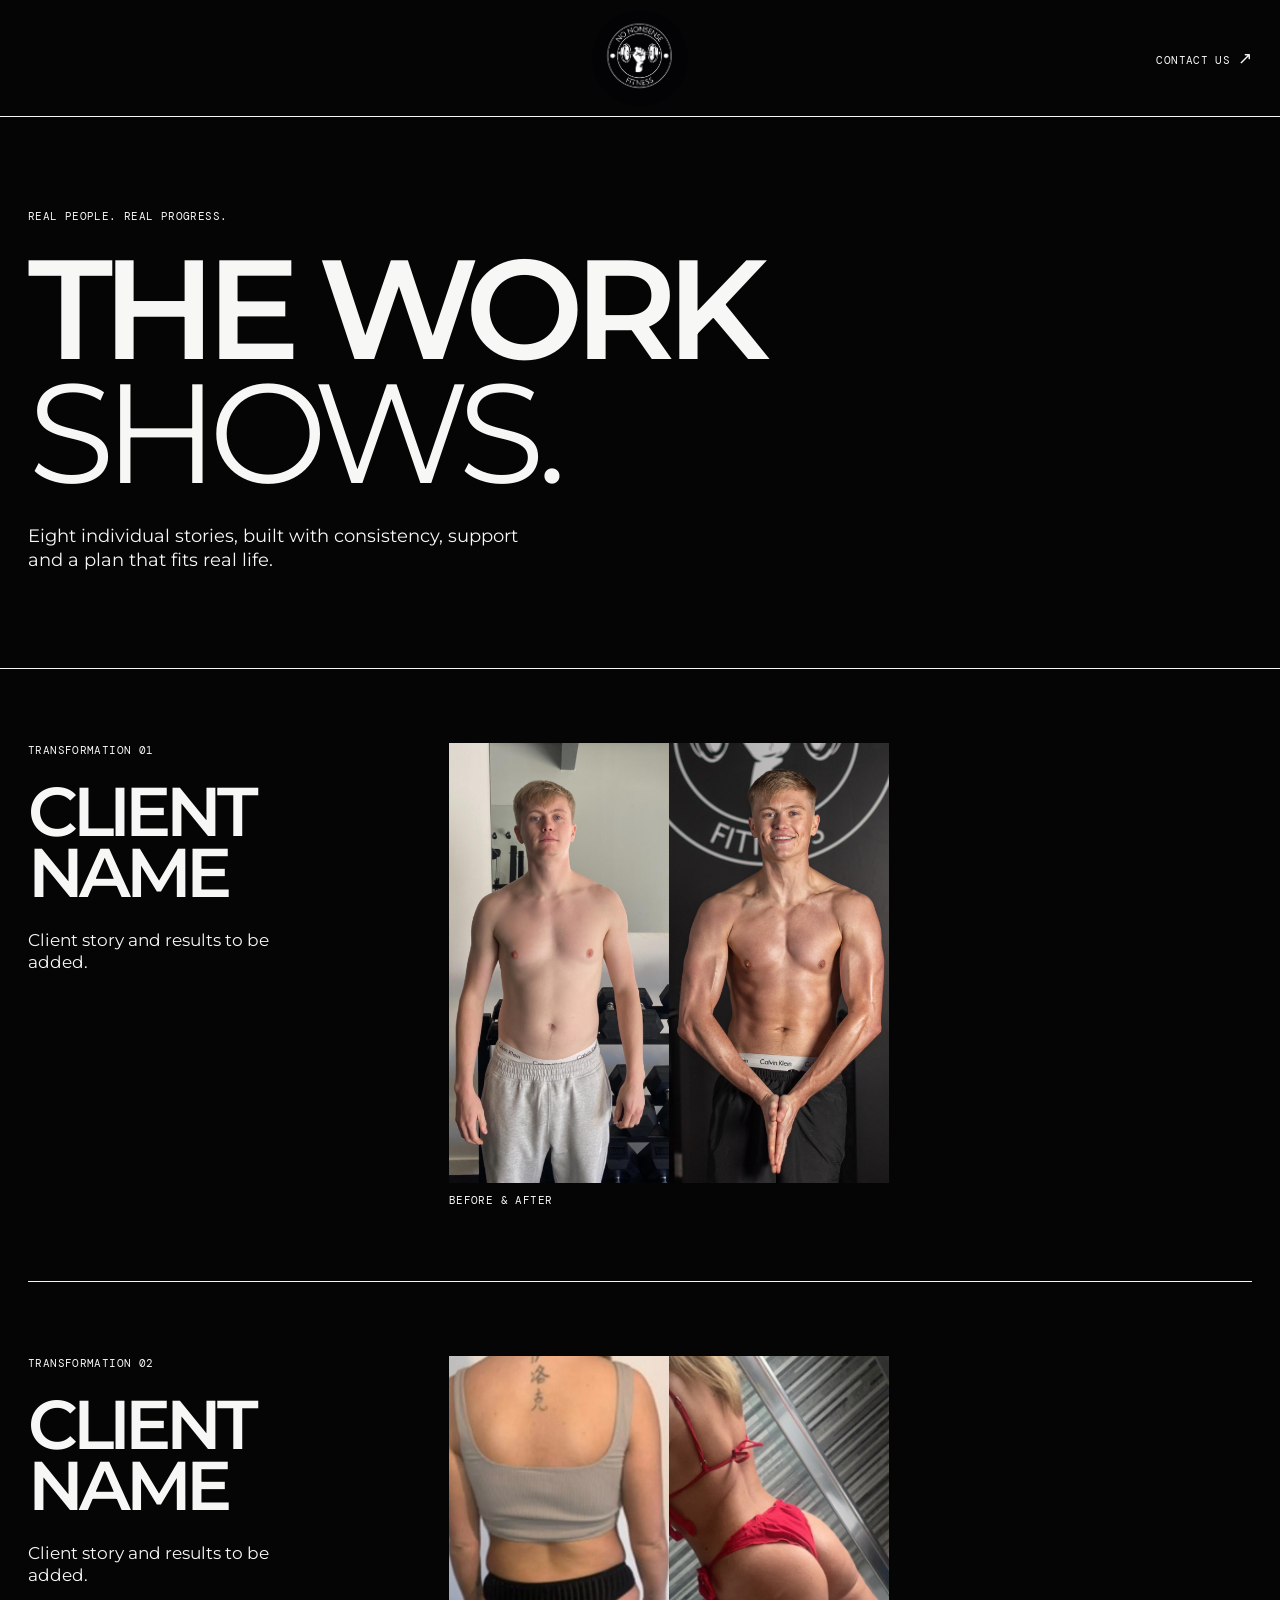
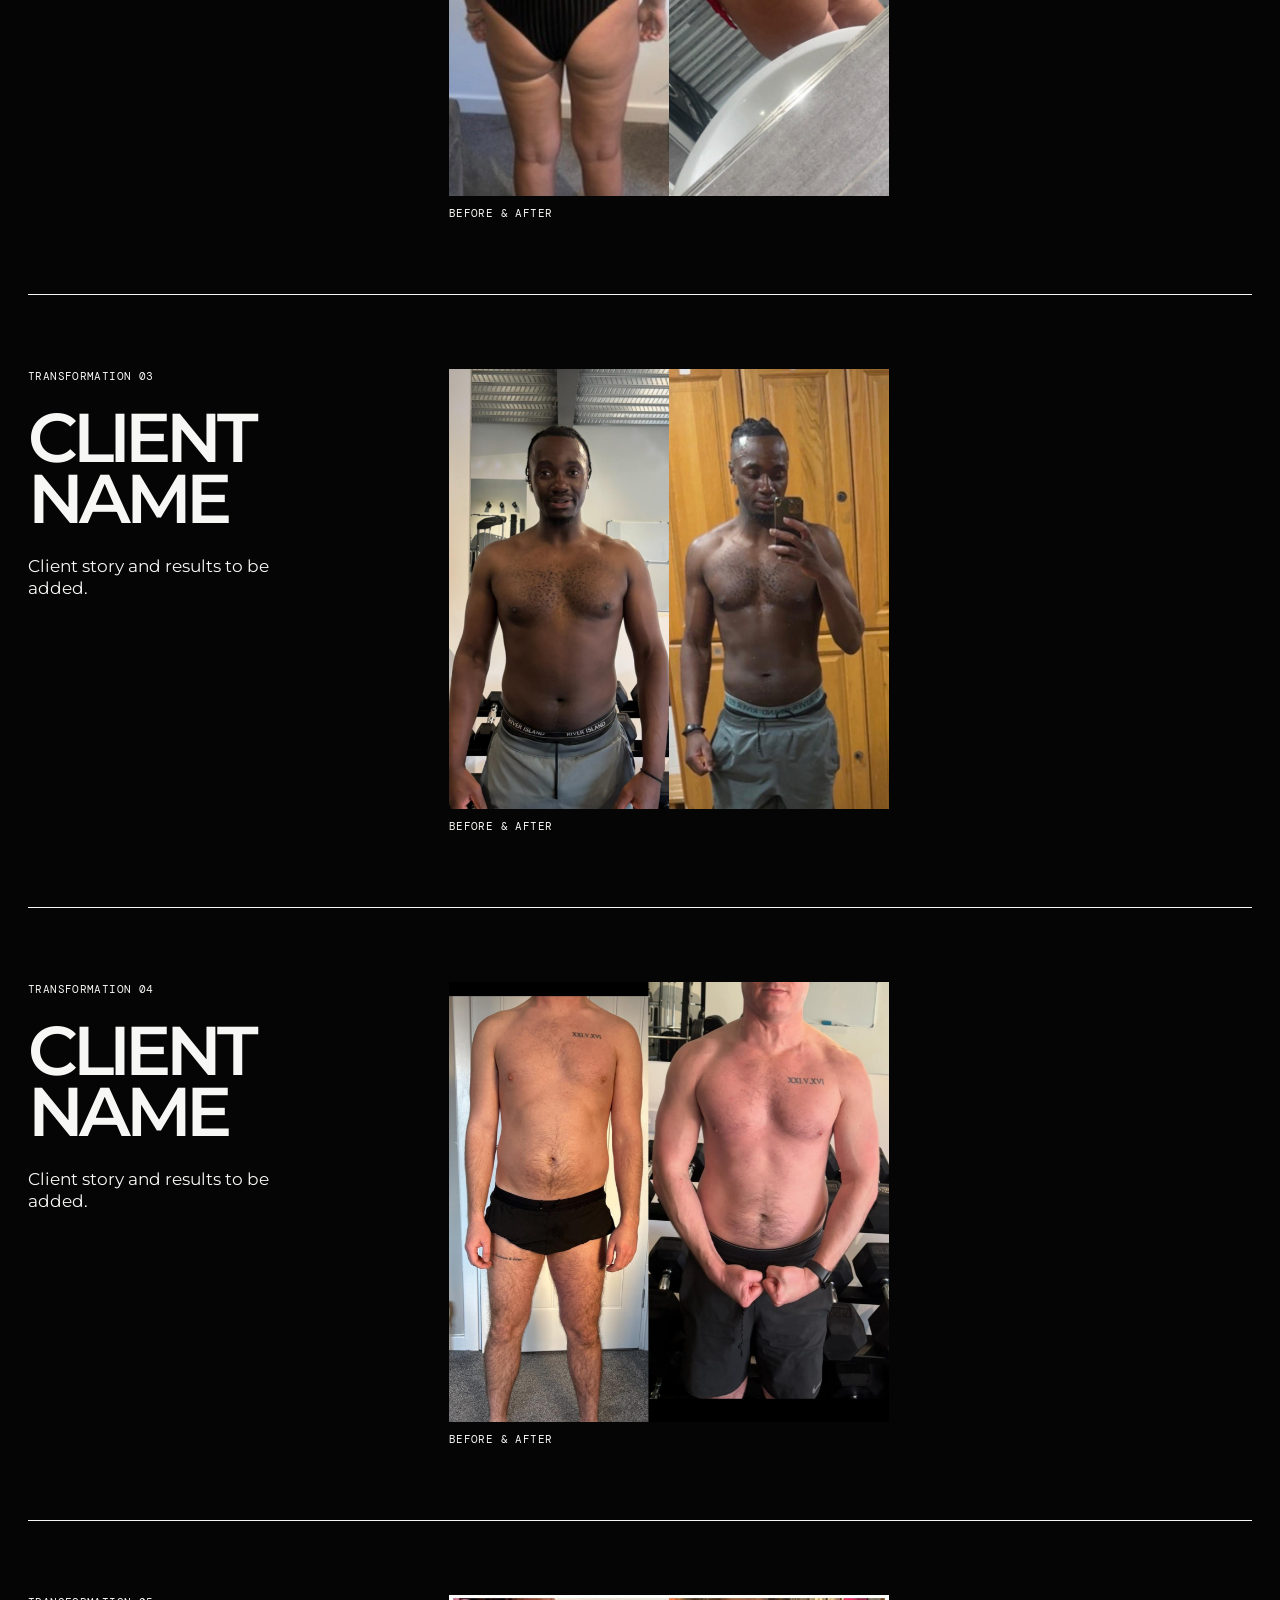
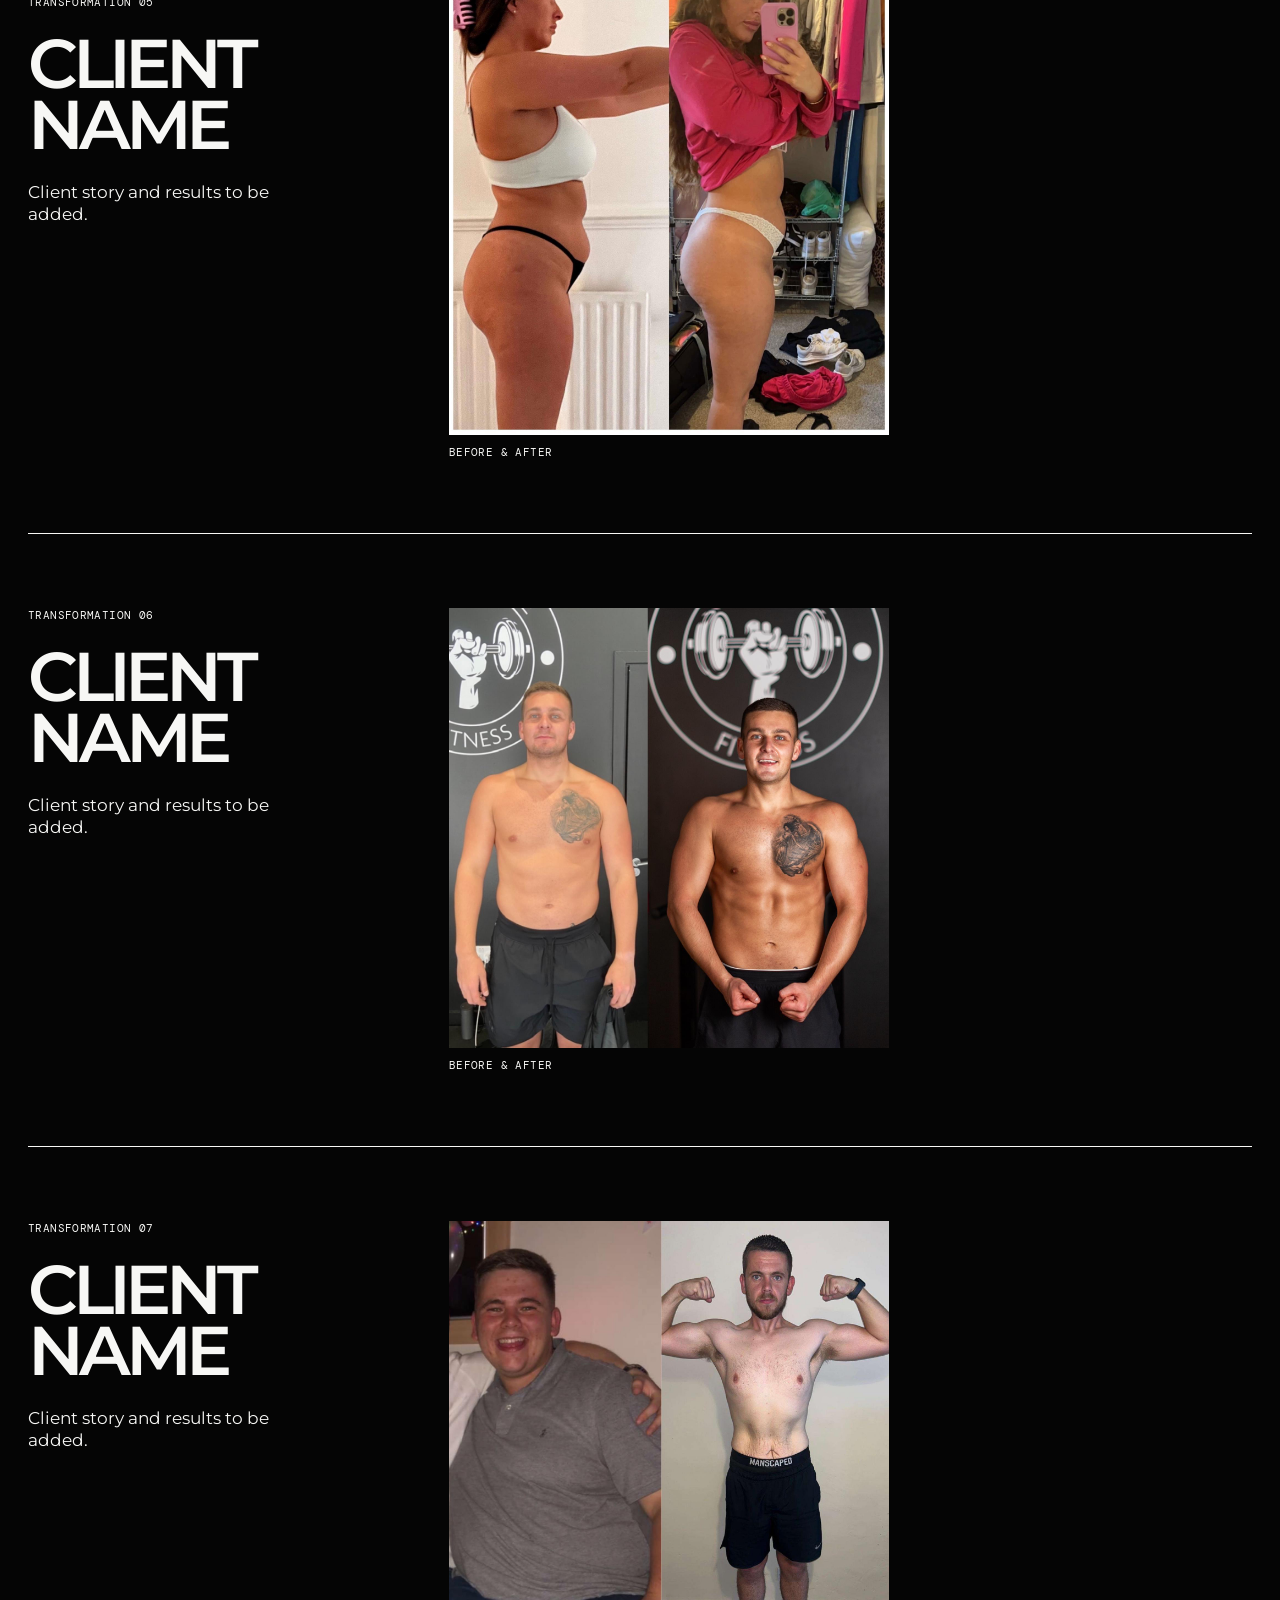
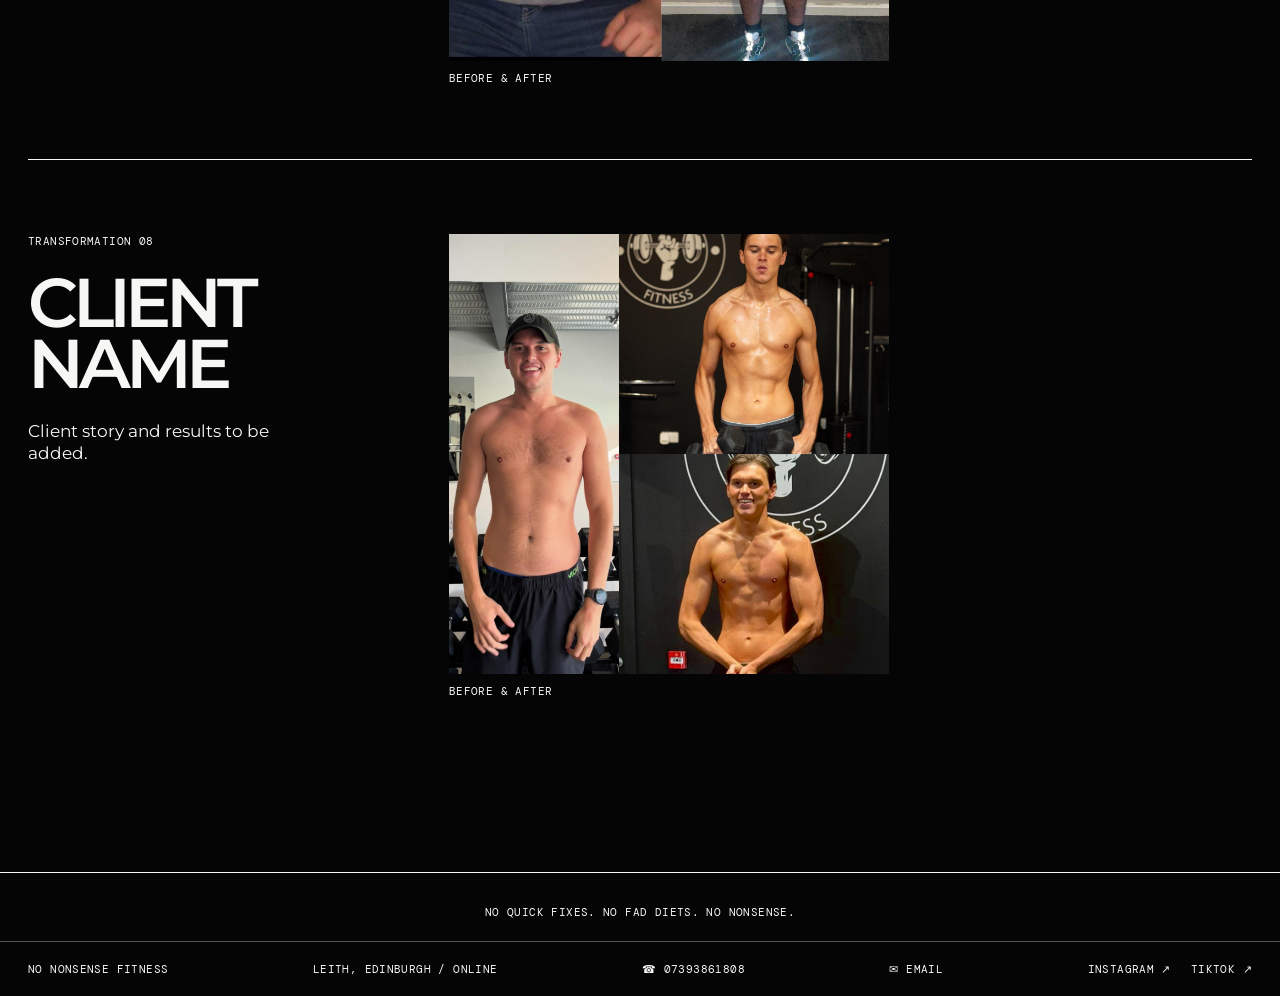
==== transformations/index.html @ 337149f2 "Refresh transformations CMS stylesheet" ====
<!doctype html>
<html lang="en-GB">
  <head>
    <!-- CloudCannon: editable content on this page uses the /transformations/index.html source path. -->
    <meta charset="UTF-8" />
    <meta name="viewport" content="width=device-width, initial-scale=1.0" />
    <meta name="description" content="Real client transformations from No Nonsense Fitness, online and in Leith, Edinburgh." />
    <title>Transformations | No Nonsense Fitness</title>
    <link rel="canonical" href="https://doonleith.github.io/no-nonsense-fitness/transformations/" />
    <link rel="icon" type="image/jpeg" href="../assets/no-nonsense-fitness-logo.jpeg" />
    <link rel="preconnect" href="https://fonts.googleapis.com" />
    <link rel="preconnect" href="https://fonts.gstatic.com" crossorigin />
    <link href="https://fonts.googleapis.com/css2?family=DM+Mono&amp;family=Montserrat:wght@400;500;600&amp;display=swap" rel="stylesheet" />
    <link rel="stylesheet" href="../styles.css?v=20260923-1" />
  </head>
  <body>
    <a class="skip-link" href="#top">Skip to content</a>
    <header class="site-header">
      <a class="brand" href="../index.html" aria-label="No Nonsense Fitness home">
        <img src="../assets/no-nonsense-fitness-logo.jpeg" alt="No Nonsense Fitness" width="3159" height="3159" />
      </a>
      <a class="header-link" href="https://ig.me/m/nononsense_fitnesss" target="_blank" rel="noreferrer"><span class="editable" data-editable="source" data-path="/transformations/index.html" data-key="transformations-header-cta-label">CONTACT US</span> <span aria-hidden="true">↗</span></a>
    </header>

    <main id="top">
      <section class="transformations-hero section-shell">
        <p class="overline editable" data-editable="source" data-path="/transformations/index.html" data-key="transformations-overline">REAL PEOPLE. REAL PROGRESS.</p>
        <h1 class="editable" data-editable="source" data-path="/transformations/index.html" data-key="transformations-heading">THE WORK<br /><em>SHOWS.</em></h1>
        <p class="editable" data-editable="source" data-path="/transformations/index.html" data-key="transformations-intro">Eight individual stories, built with consistency, support and a plan that fits real life.</p>
      </section>

      <section class="transformations-list section-shell" aria-label="Client transformations">
        <article class="transformation-card">
          <div class="transformation-copy">
            <p class="overline editable" data-editable="source" data-path="/transformations/index.html" data-key="transformation-01-label">TRANSFORMATION 01</p>
            <h2 class="editable" data-editable="source" data-path="/transformations/index.html" data-key="transformation-01-name" data-type="span">CLIENT NAME</h2>
            <p class="editable" data-editable="source" data-path="/transformations/index.html" data-key="transformation-01-description">Client story and results to be added.</p>
          </div>
          <figure class="transformation-collage"><img src="../assets/transformations/client-01.jpeg" alt="Client transformation before and after collage" width="1600" height="1600" loading="lazy" /><figcaption>BEFORE &amp; AFTER</figcaption></figure>
        </article>

        <article class="transformation-card">
          <div class="transformation-copy">
            <p class="overline editable" data-editable="source" data-path="/transformations/index.html" data-key="transformation-02-label">TRANSFORMATION 02</p>
            <h2 class="editable" data-editable="source" data-path="/transformations/index.html" data-key="transformation-02-name" data-type="span">CLIENT NAME</h2>
            <p class="editable" data-editable="source" data-path="/transformations/index.html" data-key="transformation-02-description">Client story and results to be added.</p>
          </div>
          <figure class="transformation-collage"><img src="../assets/transformations/client-07.jpg" alt="Client transformation before and after collage" width="960" height="1079" loading="lazy" /><figcaption>BEFORE &amp; AFTER</figcaption></figure>
        </article>

        <article class="transformation-card">
          <div class="transformation-copy">
            <p class="overline editable" data-editable="source" data-path="/transformations/index.html" data-key="transformation-03-label">TRANSFORMATION 03</p>
            <h2 class="editable" data-editable="source" data-path="/transformations/index.html" data-key="transformation-03-name" data-type="span">CLIENT NAME</h2>
            <p class="editable" data-editable="source" data-path="/transformations/index.html" data-key="transformation-03-description">Client story and results to be added.</p>
          </div>
          <figure class="transformation-collage"><img src="../assets/transformations/client-02.jpeg" alt="Client transformation before and after collage" width="1600" height="1600" loading="lazy" /><figcaption>BEFORE &amp; AFTER</figcaption></figure>
        </article>

        <article class="transformation-card">
          <div class="transformation-copy">
            <p class="overline editable" data-editable="source" data-path="/transformations/index.html" data-key="transformation-04-label">TRANSFORMATION 04</p>
            <h2 class="editable" data-editable="source" data-path="/transformations/index.html" data-key="transformation-04-name" data-type="span">CLIENT NAME</h2>
            <p class="editable" data-editable="source" data-path="/transformations/index.html" data-key="transformation-04-description">Client story and results to be added.</p>
          </div>
          <figure class="transformation-collage"><img src="../assets/transformations/client-03.jpeg" alt="Client transformation before and after collage" width="1600" height="1600" loading="lazy" /><figcaption>BEFORE &amp; AFTER</figcaption></figure>
        </article>

        <article class="transformation-card">
          <div class="transformation-copy">
            <p class="overline editable" data-editable="source" data-path="/transformations/index.html" data-key="transformation-05-label">TRANSFORMATION 05</p>
            <h2 class="editable" data-editable="source" data-path="/transformations/index.html" data-key="transformation-05-name" data-type="span">CLIENT NAME</h2>
            <p class="editable" data-editable="source" data-path="/transformations/index.html" data-key="transformation-05-description">Client story and results to be added.</p>
          </div>
          <figure class="transformation-collage"><img src="../assets/transformations/client-08.jpg" alt="Client transformation before and after collage" width="1574" height="1574" loading="lazy" /><figcaption>BEFORE &amp; AFTER</figcaption></figure>
        </article>

        <article class="transformation-card">
          <div class="transformation-copy">
            <p class="overline editable" data-editable="source" data-path="/transformations/index.html" data-key="transformation-06-label">TRANSFORMATION 06</p>
            <h2 class="editable" data-editable="source" data-path="/transformations/index.html" data-key="transformation-06-name" data-type="span">CLIENT NAME</h2>
            <p class="editable" data-editable="source" data-path="/transformations/index.html" data-key="transformation-06-description">Client story and results to be added.</p>
          </div>
          <figure class="transformation-collage"><img src="../assets/transformations/client-04.jpeg" alt="Client transformation before and after collage" width="1600" height="1600" loading="lazy" /><figcaption>BEFORE &amp; AFTER</figcaption></figure>
        </article>

        <article class="transformation-card">
          <div class="transformation-copy">
            <p class="overline editable" data-editable="source" data-path="/transformations/index.html" data-key="transformation-07-label">TRANSFORMATION 07</p>
            <h2 class="editable" data-editable="source" data-path="/transformations/index.html" data-key="transformation-07-name" data-type="span">CLIENT NAME</h2>
            <p class="editable" data-editable="source" data-path="/transformations/index.html" data-key="transformation-07-description">Client story and results to be added.</p>
          </div>
          <figure class="transformation-collage"><img src="../assets/transformations/client-05.jpeg" alt="Client transformation before and after collage" width="1600" height="1600" loading="lazy" /><figcaption>BEFORE &amp; AFTER</figcaption></figure>
        </article>

        <article class="transformation-card">
          <div class="transformation-copy">
            <p class="overline editable" data-editable="source" data-path="/transformations/index.html" data-key="transformation-08-label">TRANSFORMATION 08</p>
            <h2 class="editable" data-editable="source" data-path="/transformations/index.html" data-key="transformation-08-name" data-type="span">CLIENT NAME</h2>
            <p class="editable" data-editable="source" data-path="/transformations/index.html" data-key="transformation-08-description">Client story and results to be added.</p>
          </div>
          <figure class="transformation-collage"><img src="../assets/transformations/client-06.jpeg" alt="Client transformation before and after collage" width="1600" height="1600" loading="lazy" /><figcaption>BEFORE &amp; AFTER</figcaption></figure>
        </article>
      </section>
    </main>

    <div class="page-signoff section-shell">NO QUICK FIXES. NO FAD DIETS. NO NONSENSE.</div>

    <footer class="site-footer">
      <p>NO NONSENSE FITNESS</p>
      <p>LEITH, EDINBURGH / ONLINE</p>
      <div class="footer-contact"><a href="tel:+447393861808" aria-label="Call No Nonsense Fitness on 07393861808">☎ 07393861808</a></div>
      <div class="footer-email"><a href="mailto:nononsensefitness@outlook.com" aria-label="Email No Nonsense Fitness">✉ EMAIL</a></div>
      <div class="footer-socials">
        <a href="https://www.instagram.com/nononsense_fitnesss/" target="_blank" rel="noreferrer">INSTAGRAM ↗</a>
        <a href="https://www.tiktok.com/@nononsense_fitnesss" target="_blank" rel="noreferrer">TIKTOK ↗</a>
      </div>
    </footer>
  </body>
</html>
---- styles.css ----
:root { --ink: #050505; --paper: #f7f7f5; --accent: #dfff43; }
* { box-sizing: border-box; }
html { scroll-behavior: smooth; }
body { margin: 0; background: var(--ink); color: var(--paper); font-family: "Montserrat", Arial, sans-serif; -webkit-user-select: none; user-select: none; }
a { color: inherit; }
a:focus-visible, .button:focus-visible { outline: 3px solid var(--accent); outline-offset: 4px; }
.service-card-dark a:focus-visible, .cta .button:focus-visible { outline-color: var(--ink); }
.skip-link { position: absolute; z-index: 10; top: 12px; left: 12px; padding: 12px 16px; background: var(--paper); color: var(--ink); font-family: "DM Mono", monospace; font-size: 12px; text-decoration: none; transform: translateY(-180%); }
.skip-link:focus-visible { transform: translateY(0); outline-offset: 3px; }
.site-header { position: sticky; top: 0; z-index: 10; display: flex; align-items: center; justify-content: flex-end; min-height: 117px; padding: 10px 28px; background: var(--ink); border-bottom: 1px solid var(--paper); }
.brand { position: absolute; left: 50%; display: block; width: 96px; height: 96px; overflow: hidden; border-radius: 50%; background: var(--ink); text-decoration: none; transform: translateX(-50%); }
.brand img { display: block; width: 100%; height: 100%; object-fit: cover; }
.site-menu { position: absolute; top: 50%; left: 28px; z-index: 1; transform: translateY(-50%); }
.site-menu summary { position: relative; display: block; width: 28px; height: 17px; cursor: pointer; list-style: none; }
.site-menu summary::-webkit-details-marker { display: none; }
.site-menu summary span { position: absolute; left: 0; display: block; width: 28px; height: 1px; background: var(--paper); transition: top .22s ease, left .22s ease, width .22s ease, height .22s ease, transform .22s ease; }
.site-menu summary span:first-child { top: 0; }
.site-menu summary span:nth-child(2) { top: 8px; }
.site-menu summary span:last-child { top: 16px; }
.site-menu[open] summary { animation: menu-lift .42s ease both; }
.site-menu[open] summary span:first-child { top: 1px; width: 4px; height: 15px; }
.site-menu[open] summary span:nth-child(2) { top: 8px; left: 4px; width: 20px; }
.site-menu[open] summary span:last-child { top: 1px; left: 24px; width: 4px; height: 15px; }
@keyframes menu-lift { 0%, 100% { transform: translateY(0); } 45% { transform: translateY(-3px); } }
@media (prefers-reduced-motion: reduce) { .site-menu summary span { transition: none; } .site-menu[open] summary { animation: none; } }
.menu-panel { position: absolute; top: calc(100% + 16px); left: 0; min-width: 194px; padding: 16px; border: 1px solid var(--paper); background: var(--ink); }
.menu-panel a { display: block; font-family: "DM Mono", monospace; font-size: 11px; letter-spacing: .035em; text-align: center; text-decoration: none; }
.header-link, .overline, .eyebrow, .service-index, .review-source, .page-signoff, .site-footer { font-family: "DM Mono", monospace; font-size: 11px; letter-spacing: .035em; }
.header-link { text-decoration: none; padding-top: 4px; }
.header-link span[aria-hidden="true"], .service-card a span[aria-hidden="true"] { font-size: 17px; line-height: 0; }
.section-shell { padding-left: 28px; padding-right: 28px; }
.hero { min-height: clamp(430px, 48vh, 600px); display: flex; flex-direction: column; justify-content: space-between; padding-top: 30px; padding-bottom: 22px; }
.eyebrow { margin: 0; text-align: center; }
h1, h2, h3, p { margin-top: 0; }
h1, h2, h3 { font-weight: 600; letter-spacing: -.075em; line-height: .88; }
h1 { font-size: clamp(64px, 11vw, 168px); margin: 58px 0 28px; }
em { font-family: inherit; font-style: normal; font-weight: 400; letter-spacing: -.075em; }
.hero-copy { display: grid; grid-template-columns: minmax(0, 1.5fr) minmax(230px, .5fr); gap: 28px; align-items: end; }
.hero-side { padding-bottom: 12px; }
.hero-side p { font-size: 18px; line-height: 1.25; max-width: 330px; margin-bottom: 24px; }
.mobile-only, .mobile-line-break { display: none; }
.button { display: inline-flex; gap: 10px; align-items: flex-end; justify-content: center; padding: 15px 17px; font-family: "DM Mono", monospace; font-size: 11px; letter-spacing: .025em; text-align: center; text-decoration: none; transition: transform .2s ease, background .2s ease, opacity .2s ease; }
.button::after { content: "↗"; font-size: 17px; line-height: 11px; transform: translateY(-1px); }
.button:hover { transform: translate(-3px,-3px); }
.button:active { transform: translate(-1px,-1px); opacity: .88; }
.button-dark { background: var(--paper); color: var(--ink); }
.page-signoff { padding-top: 32px; padding-bottom: 22px; border-top: 1px solid var(--paper); text-align: center; }
.section-rule { border-top: 1px solid var(--paper); }
.transformations-hero { padding-top: 92px; padding-bottom: 96px; border-bottom: 1px solid var(--paper); }
.transformations-hero h1 { margin: 0 0 30px; }
.transformations-hero > p:last-child { max-width: 510px; margin-bottom: 0; font-size: 18px; line-height: 1.32; }
.transformations-list { padding-top: 0; padding-bottom: 100px; }
.transformation-card { display: grid; grid-template-columns: minmax(240px, .6fr) minmax(0, 1.4fr); gap: clamp(28px, 6vw, 110px); padding: 74px 0; border-bottom: 1px solid var(--paper); }
.transformation-card:last-child { border-bottom: 0; }
.transformation-copy h2 { font-size: clamp(42px, 5.4vw, 78px); margin-bottom: 26px; }
.transformation-copy > p:last-child { max-width: 300px; margin-bottom: 0; font-size: 17px; line-height: 1.32; }
.transformation-collage { width: min(100%, 440px); aspect-ratio: 1; margin: 0; align-self: start; }
.transformation-collage img { display: block; width: 100%; height: 100%; object-fit: cover; }
.photo-placeholder { display: grid; width: 100%; min-height: 360px; aspect-ratio: 1; place-items: center; border: 1px solid var(--paper); background: #111; color: var(--paper); font-family: "DM Mono", monospace; font-size: 11px; letter-spacing: .035em; }
.transformation-collage figcaption { margin-top: 10px; font-family: "DM Mono", monospace; font-size: 11px; letter-spacing: .035em; }
.intro, .proof, .about { display: grid; grid-template-columns: minmax(0, 1fr) minmax(220px, .55fr); gap: 28px; padding-top: 95px; padding-bottom: 100px; }
.overline { margin-bottom: 24px; }
h2 { font-size: clamp(44px, 7.1vw, 105px); margin-bottom: 0; }
.body-copy, .about-copy p, .proof-note { font-size: 18px; line-height: 1.32; margin: 0; align-self: end; }
.services { padding-top: 95px; padding-bottom: 100px; }
.services-header { display: grid; grid-template-columns: 1fr; }
.service-grid { display: grid; grid-template-columns: 1fr 1fr; margin-top: 44px; border: 1px solid var(--paper); }
.service-card { min-height: 510px; padding: 24px; display: flex; flex-direction: column; }
.service-card + .service-card { border-left: 1px solid var(--paper); }
.service-card-dark { background: var(--paper); color: var(--ink); }
.service-index { margin-bottom: auto; }
.service-card h3 { font-size: clamp(43px, 5vw, 76px); margin: 78px 0 25px; }
.service-card p:not(.service-index) { max-width: 365px; font-size: 17px; line-height: 1.3; }
.service-card a { margin-top: auto; font-family: "DM Mono", monospace; font-size: 11px; display: flex; align-items: flex-end; justify-content: flex-start; gap: 8px; text-decoration: none; border-top: 1px solid currentColor; padding-top: 13px; }
.service-card a span[aria-hidden="true"] { line-height: 1; }
.intro-copy { align-self: end; }
.intro-photo { width: min(100%, 430px); margin: 32px 0 0; aspect-ratio: 4 / 5; overflow: hidden; background: #111; }
.intro-photo img { display: block; width: 100%; height: 100%; object-fit: cover; filter: contrast(1.05) saturate(.88); }
.proof-content { grid-column: 1; max-width: 700px; }
.proof-photo { grid-column: 2; align-self: end; margin: 0; aspect-ratio: 3 / 4; overflow: hidden; background: #111; }
.proof-photo img { display: block; width: 100%; height: 100%; object-fit: cover; object-position: 45% center; filter: contrast(1.08) saturate(.9); }
blockquote { font-size: clamp(36px, 5.7vw, 86px); font-weight: 500; letter-spacing: -.065em; line-height: .98; margin: 0 0 23px; }
.review-source { margin-bottom: 62px; }
.proof-note { max-width: 360px; }
.about { grid-template-columns: minmax(0, 1.2fr) minmax(220px, .5fr); row-gap: 42px; }
.about-title { grid-column: 1 / -1; }
.about-photo { grid-column: 1; margin: 0; max-width: 430px; aspect-ratio: 3 / 4; overflow: hidden; background: #111; }
.about-photo img { display: block; width: 100%; height: 100%; object-fit: cover; object-position: center 38%; filter: contrast(1.04); }
.about-copy { grid-column: 2; align-self: center; }
.about-copy p + p { margin-top: 18px; }
.cta { background: var(--paper); color: var(--ink); padding-top: 95px; padding-bottom: 70px; }
.cta h2 { font-size: clamp(65px, 11vw, 166px); margin: 40px 0 28px; }
.cta > p:not(.overline) { max-width: 390px; font-size: 18px; line-height: 1.3; margin-bottom: 32px; }
.button-light { background: var(--ink); color: var(--paper); }
.site-footer { display: flex; flex-wrap: wrap; justify-content: space-between; gap: 8px 20px; background: var(--ink); color: var(--paper); padding: 20px 28px; border-top: 1px solid #555; }
.site-footer p { margin: 0; }.site-footer a { text-decoration: none; }.footer-contact, .footer-email, .footer-socials { display: flex; gap: 20px; }
@media (min-width: 901px) {
  .hero { min-height: clamp(530px, 58vh, 720px); padding-top: 44px; padding-bottom: 85px; }
  .intro h2 { font-size: clamp(44px, 5.6vw, 90px); }
  .intro-copy { margin-top: 65px; }
  .about { grid-template-columns: minmax(0, 1fr) minmax(360px, 1fr); }
  .about-photo { max-width: 520px; }
  .about-copy { max-width: 560px; }
}
@media (max-width: 900px) {
  .button { padding: 17px; }
}
@media (min-width: 721px) and (max-width: 900px) {
  .intro { display: block; }
  .intro-copy { margin-top: 36px; }
}
@media (max-width: 720px) {
  .site-header, .section-shell, .site-footer { padding-left: 17px; padding-right: 17px; }
  .site-menu { left: 17px; }
  .site-header { min-height: 91px; padding-top: 8px; padding-bottom: 8px; }
  .brand { width: 74px; height: 74px; }
  .hero { min-height: 0; padding-top: 22px; }
  .desktop-only { display: none; }
  .mobile-only { display: inline; }
  .mobile-line-break { display: block; }
  h1 { margin-top: 45px; }
  .hero-copy, .intro, .proof, .about { display: block; }
  .hero-side { padding-bottom: 0; }
  .hero-side p { font-size: 16px; }
  .intro, .proof, .about, .services, .cta { padding-top: 65px; padding-bottom: 66px; }
  .body-copy { margin-top: 36px; font-size: 16px; }
  .service-grid { grid-template-columns: 1fr; }
  .service-card { min-height: 440px; }
  .service-card + .service-card { border-left: 0; border-top: 1px solid var(--paper); }
  .service-card h3 { margin-top: 55px; }
  .proof-content { max-width: none; }
  .proof-photo { margin-top: 40px; width: min(100%, 360px); aspect-ratio: 4 / 5; }
  blockquote { font-size: 32px; }
  .proof-note { font-size: 16px; }
  .about-copy { margin-top: 38px; }
  .about-copy p { font-size: 16px; }
  .about-photo { margin-top: 30px; max-width: none; }
  .transformations-hero { padding-top: 64px; padding-bottom: 66px; }
  .transformations-hero h1 { margin-bottom: 26px; }
  .transformations-hero > p:last-child { font-size: 16px; }
  .transformations-list { padding-bottom: 66px; }
  .transformation-card { display: block; padding: 64px 0; }
  .transformation-copy h2 { margin-bottom: 22px; }
  .transformation-copy > p:last-child { margin-bottom: 34px; font-size: 16px; }
  .photo-placeholder { min-height: 220px; }
  .site-footer { display: grid; grid-template-columns: 1fr; gap: 8px; }
  .footer-contact, .footer-email, .footer-socials { flex-wrap: wrap; gap: 8px 16px; }
}
[contenteditable], [contenteditable] * { -webkit-user-select: text; user-select: text; cursor: text; }
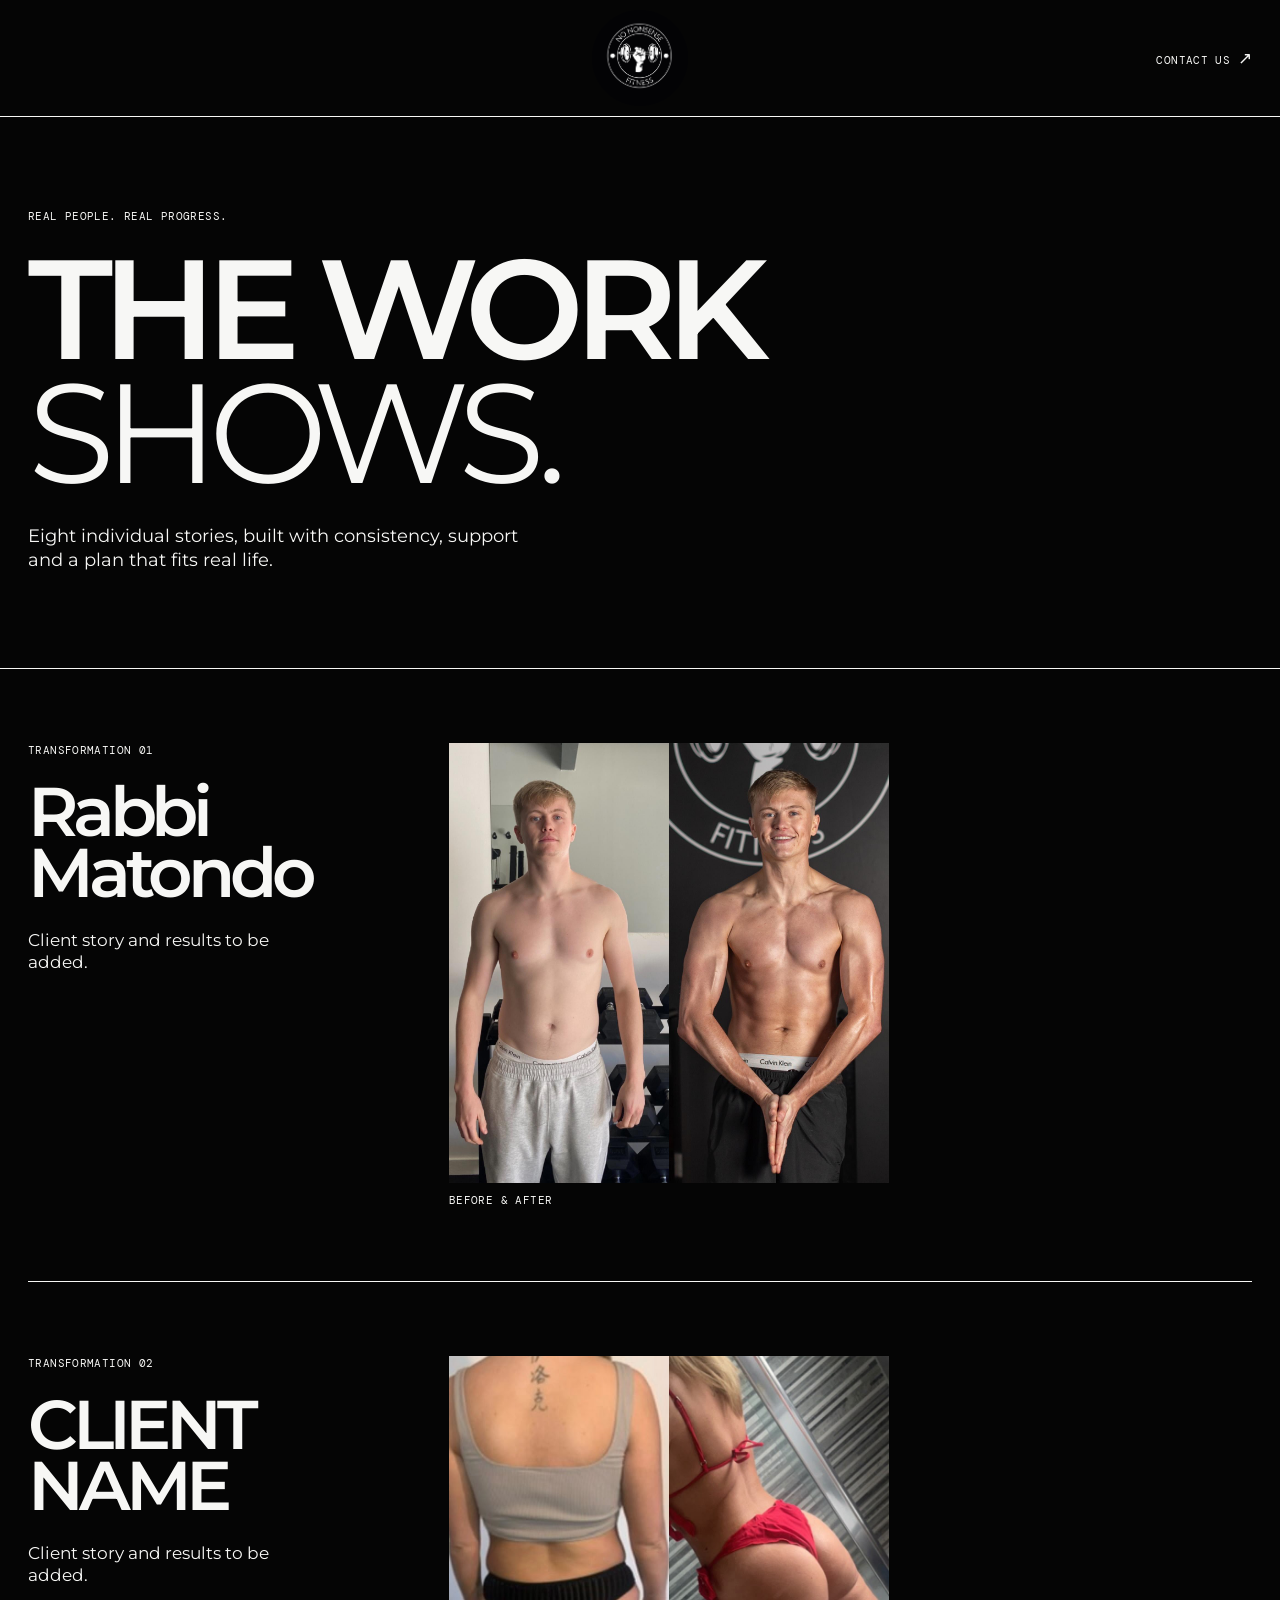
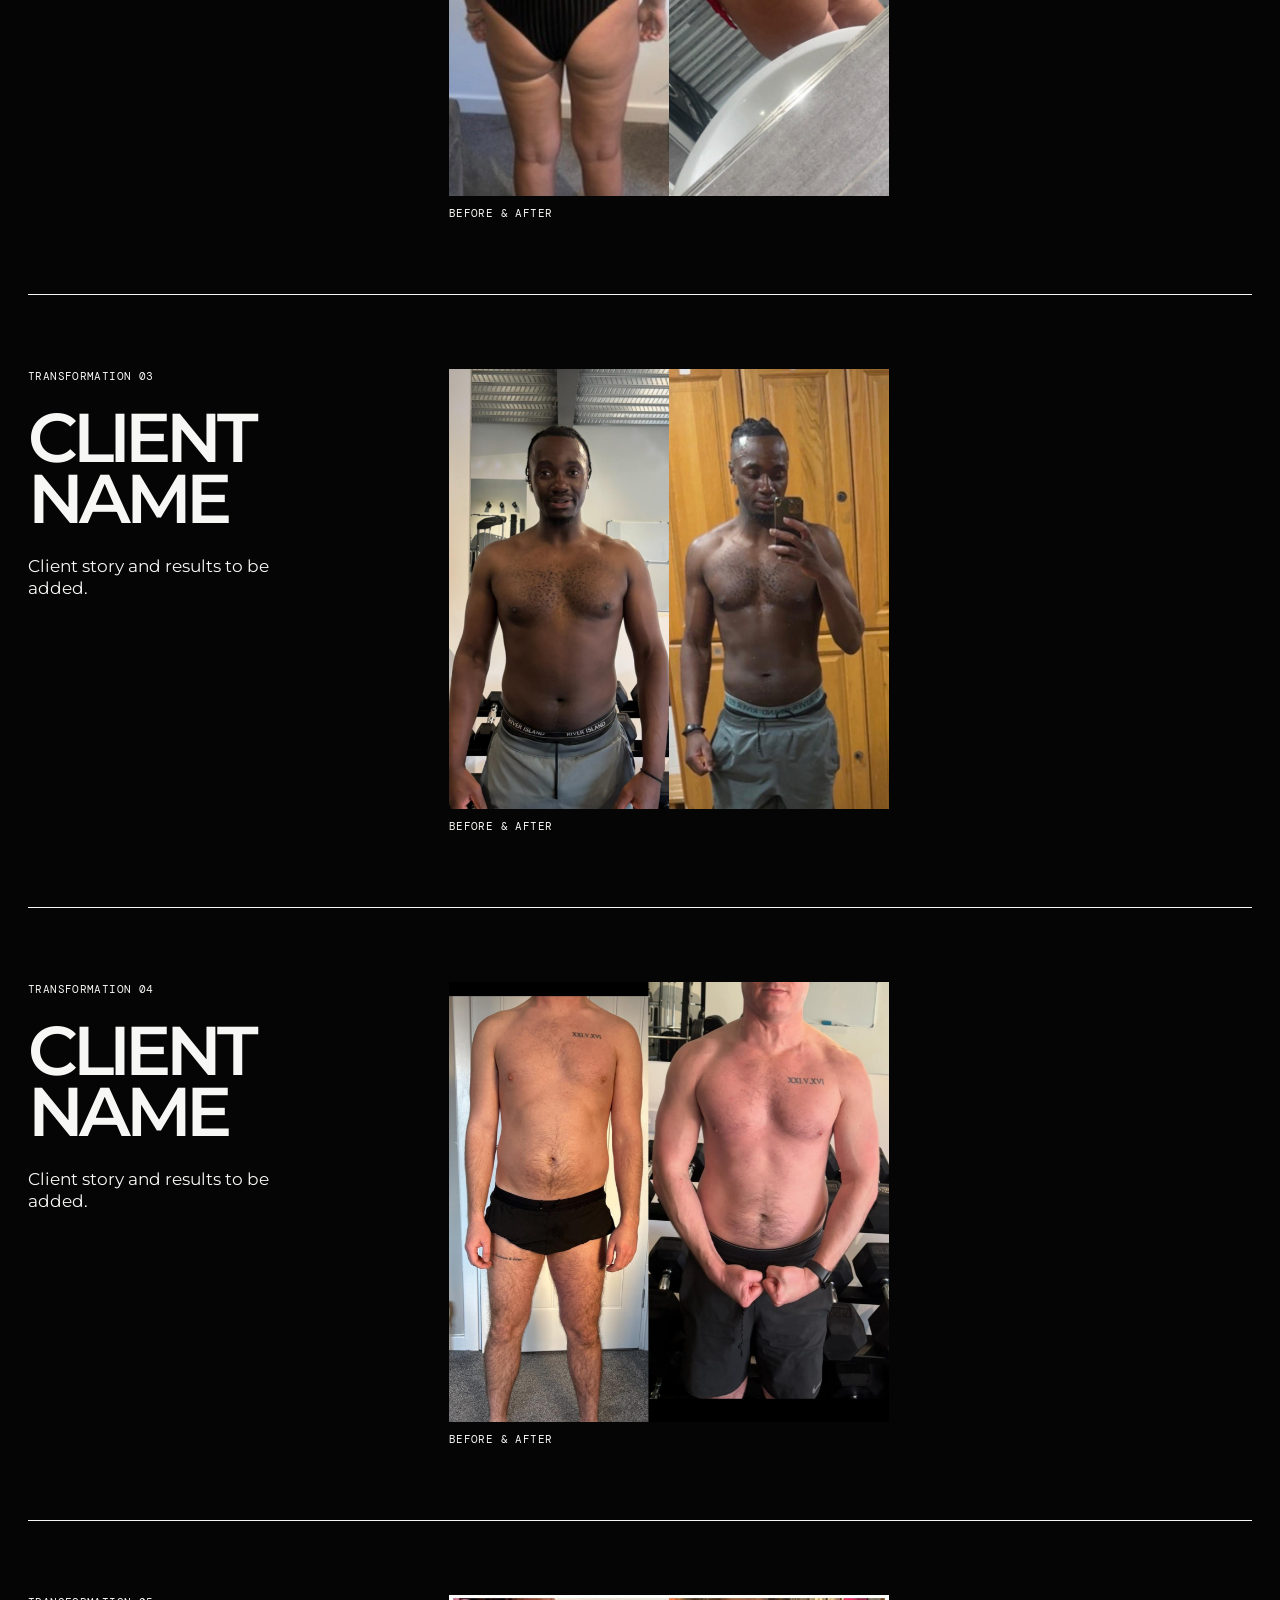
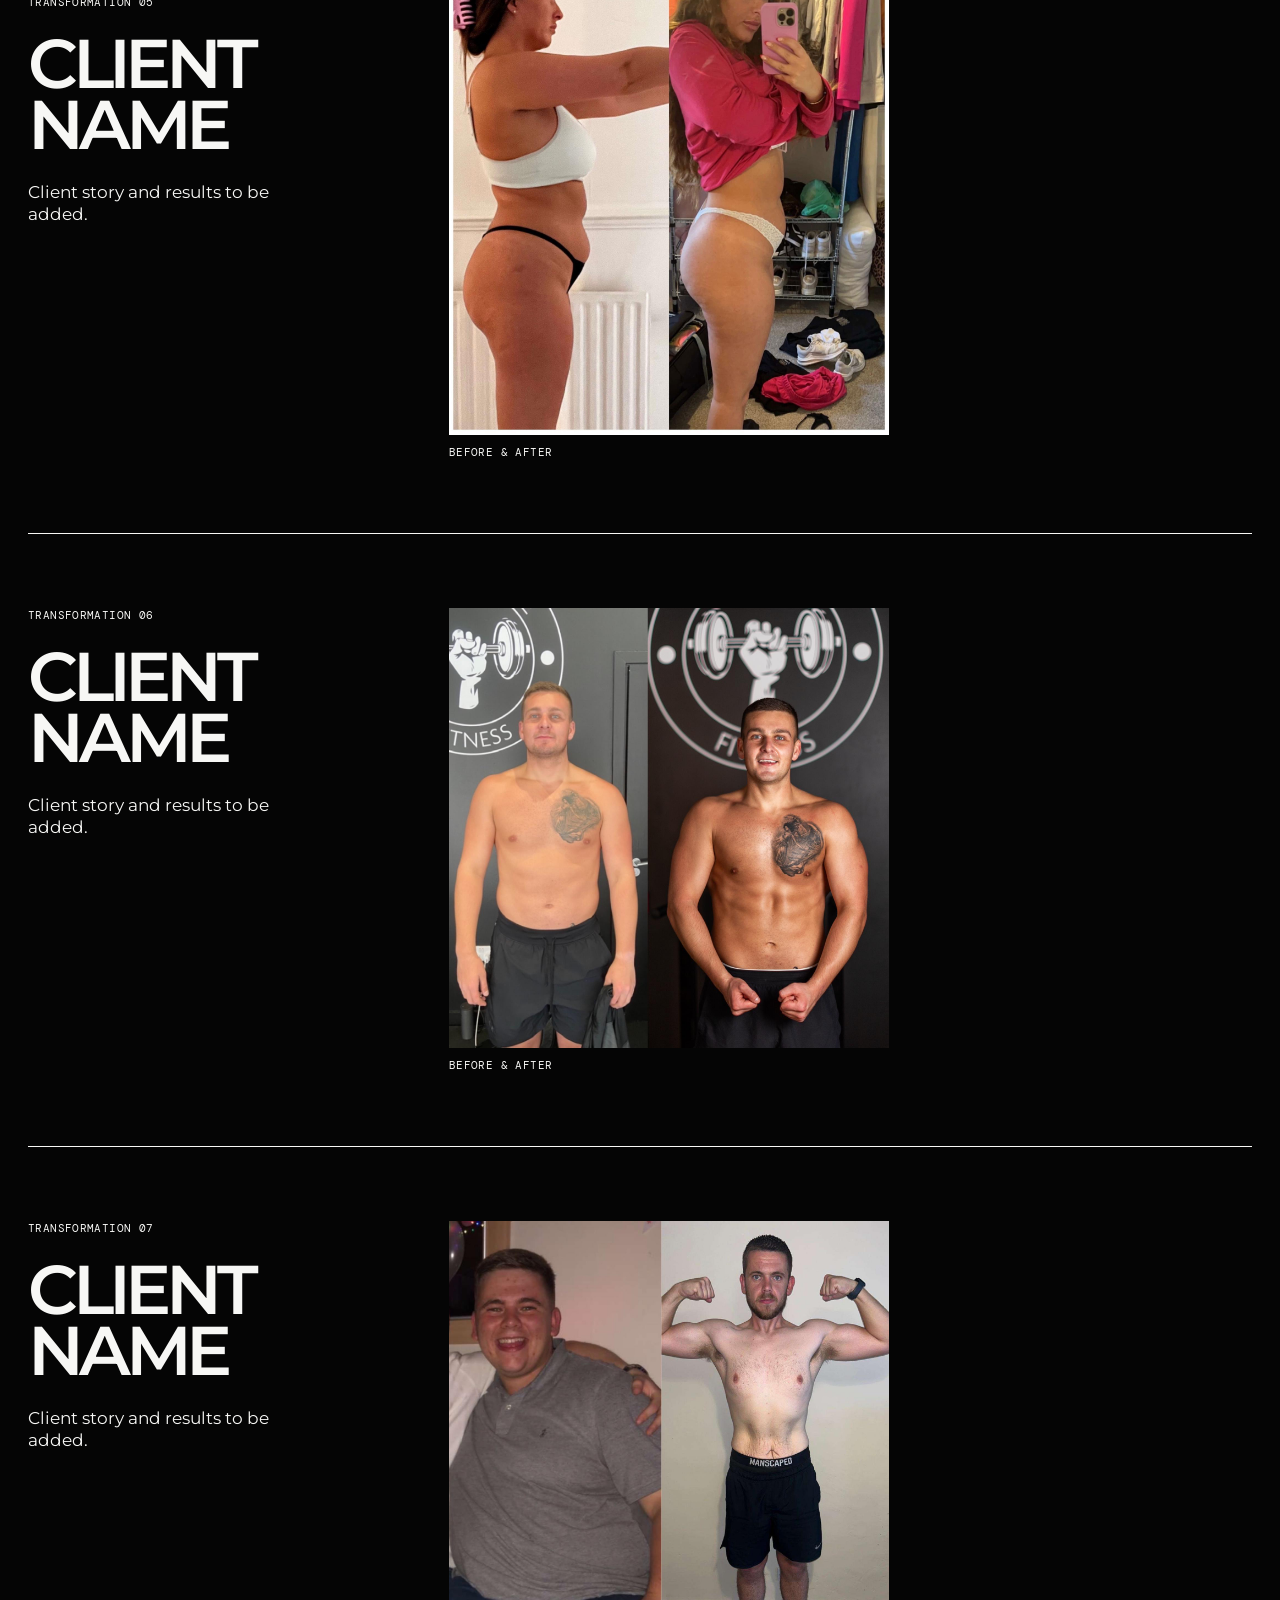
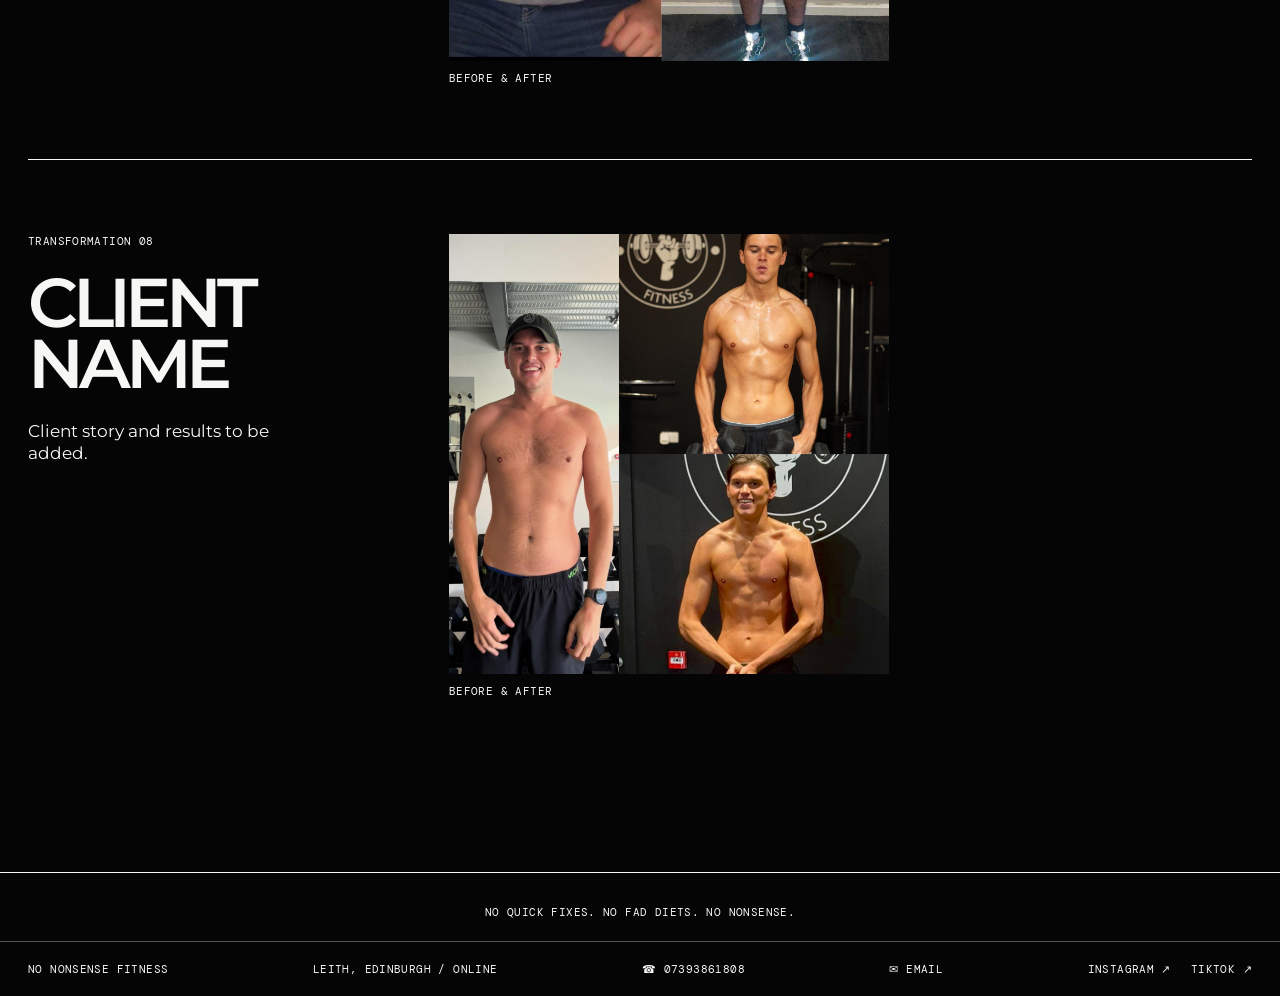
==== commit 5850a2fd: "Updated 1 file via CloudCannon." ====
--- a/transformations/index.html
+++ b/transformations/index.html
@@ -19,85 +19,85 @@
       <a class="brand" href="../index.html" aria-label="No Nonsense Fitness home">
         <img src="../assets/no-nonsense-fitness-logo.jpeg" alt="No Nonsense Fitness" width="3159" height="3159" />
       </a>
-      <a class="header-link" href="https://ig.me/m/nononsense_fitnesss" target="_blank" rel="noreferrer"><span class="editable" data-editable="source" data-path="/transformations/index.html" data-key="transformations-header-cta-label">CONTACT US</span> <span aria-hidden="true">↗</span></a>
+      <a class="header-link" href="https://ig.me/m/nononsense_fitnesss" target="_blank" rel="noreferrer"><span data-editable="source" data-path="/transformations/index.html" data-key="transformations-header-cta-label">CONTACT US</span> <span aria-hidden="true">↗</span></a>
     </header>
 
     <main id="top">
       <section class="transformations-hero section-shell">
-        <p class="overline editable" data-editable="source" data-path="/transformations/index.html" data-key="transformations-overline">REAL PEOPLE. REAL PROGRESS.</p>
-        <h1 class="editable" data-editable="source" data-path="/transformations/index.html" data-key="transformations-heading">THE WORK<br /><em>SHOWS.</em></h1>
-        <p class="editable" data-editable="source" data-path="/transformations/index.html" data-key="transformations-intro">Eight individual stories, built with consistency, support and a plan that fits real life.</p>
+        <p class="overline" data-editable="source" data-path="/transformations/index.html" data-key="transformations-overline">REAL PEOPLE. REAL PROGRESS.</p>
+        <h1 data-editable="source" data-path="/transformations/index.html" data-key="transformations-heading">THE WORK<br /><em>SHOWS.</em></h1>
+        <p data-editable="source" data-path="/transformations/index.html" data-key="transformations-intro">Eight individual stories, built with consistency, support and a plan that fits real life.</p>
       </section>
 
       <section class="transformations-list section-shell" aria-label="Client transformations">
         <article class="transformation-card">
           <div class="transformation-copy">
-            <p class="overline editable" data-editable="source" data-path="/transformations/index.html" data-key="transformation-01-label">TRANSFORMATION 01</p>
-            <h2 class="editable" data-editable="source" data-path="/transformations/index.html" data-key="transformation-01-name" data-type="span">CLIENT NAME</h2>
-            <p class="editable" data-editable="source" data-path="/transformations/index.html" data-key="transformation-01-description">Client story and results to be added.</p>
+            <p class="overline" data-editable="source" data-path="/transformations/index.html" data-key="transformation-01-label">TRANSFORMATION 01</p>
+            <h2 data-editable="source" data-path="/transformations/index.html" data-key="transformation-01-name" data-type="span">Rabbi Matondo</h2>
+            <p data-editable="source" data-path="/transformations/index.html" data-key="transformation-01-description">Client story and results to be added.</p>
           </div>
           <figure class="transformation-collage"><img src="../assets/transformations/client-01.jpeg" alt="Client transformation before and after collage" width="1600" height="1600" loading="lazy" /><figcaption>BEFORE &amp; AFTER</figcaption></figure>
         </article>
 
         <article class="transformation-card">
           <div class="transformation-copy">
-            <p class="overline editable" data-editable="source" data-path="/transformations/index.html" data-key="transformation-02-label">TRANSFORMATION 02</p>
-            <h2 class="editable" data-editable="source" data-path="/transformations/index.html" data-key="transformation-02-name" data-type="span">CLIENT NAME</h2>
-            <p class="editable" data-editable="source" data-path="/transformations/index.html" data-key="transformation-02-description">Client story and results to be added.</p>
+            <p class="overline" data-editable="source" data-path="/transformations/index.html" data-key="transformation-02-label">TRANSFORMATION 02</p>
+            <h2 data-editable="source" data-path="/transformations/index.html" data-key="transformation-02-name" data-type="span">CLIENT NAME</h2>
+            <p data-editable="source" data-path="/transformations/index.html" data-key="transformation-02-description">Client story and results to be added.</p>
           </div>
           <figure class="transformation-collage"><img src="../assets/transformations/client-07.jpg" alt="Client transformation before and after collage" width="960" height="1079" loading="lazy" /><figcaption>BEFORE &amp; AFTER</figcaption></figure>
         </article>
 
         <article class="transformation-card">
           <div class="transformation-copy">
-            <p class="overline editable" data-editable="source" data-path="/transformations/index.html" data-key="transformation-03-label">TRANSFORMATION 03</p>
-            <h2 class="editable" data-editable="source" data-path="/transformations/index.html" data-key="transformation-03-name" data-type="span">CLIENT NAME</h2>
-            <p class="editable" data-editable="source" data-path="/transformations/index.html" data-key="transformation-03-description">Client story and results to be added.</p>
+            <p class="overline" data-editable="source" data-path="/transformations/index.html" data-key="transformation-03-label">TRANSFORMATION 03</p>
+            <h2 data-editable="source" data-path="/transformations/index.html" data-key="transformation-03-name" data-type="span">CLIENT NAME</h2>
+            <p data-editable="source" data-path="/transformations/index.html" data-key="transformation-03-description">Client story and results to be added.</p>
           </div>
           <figure class="transformation-collage"><img src="../assets/transformations/client-02.jpeg" alt="Client transformation before and after collage" width="1600" height="1600" loading="lazy" /><figcaption>BEFORE &amp; AFTER</figcaption></figure>
         </article>
 
         <article class="transformation-card">
           <div class="transformation-copy">
-            <p class="overline editable" data-editable="source" data-path="/transformations/index.html" data-key="transformation-04-label">TRANSFORMATION 04</p>
-            <h2 class="editable" data-editable="source" data-path="/transformations/index.html" data-key="transformation-04-name" data-type="span">CLIENT NAME</h2>
-            <p class="editable" data-editable="source" data-path="/transformations/index.html" data-key="transformation-04-description">Client story and results to be added.</p>
+            <p class="overline" data-editable="source" data-path="/transformations/index.html" data-key="transformation-04-label">TRANSFORMATION 04</p>
+            <h2 data-editable="source" data-path="/transformations/index.html" data-key="transformation-04-name" data-type="span">CLIENT NAME</h2>
+            <p data-editable="source" data-path="/transformations/index.html" data-key="transformation-04-description">Client story and results to be added.</p>
           </div>
           <figure class="transformation-collage"><img src="../assets/transformations/client-03.jpeg" alt="Client transformation before and after collage" width="1600" height="1600" loading="lazy" /><figcaption>BEFORE &amp; AFTER</figcaption></figure>
         </article>
 
         <article class="transformation-card">
           <div class="transformation-copy">
-            <p class="overline editable" data-editable="source" data-path="/transformations/index.html" data-key="transformation-05-label">TRANSFORMATION 05</p>
-            <h2 class="editable" data-editable="source" data-path="/transformations/index.html" data-key="transformation-05-name" data-type="span">CLIENT NAME</h2>
-            <p class="editable" data-editable="source" data-path="/transformations/index.html" data-key="transformation-05-description">Client story and results to be added.</p>
+            <p class="overline" data-editable="source" data-path="/transformations/index.html" data-key="transformation-05-label">TRANSFORMATION 05</p>
+            <h2 data-editable="source" data-path="/transformations/index.html" data-key="transformation-05-name" data-type="span">CLIENT NAME</h2>
+            <p data-editable="source" data-path="/transformations/index.html" data-key="transformation-05-description">Client story and results to be added.</p>
           </div>
           <figure class="transformation-collage"><img src="../assets/transformations/client-08.jpg" alt="Client transformation before and after collage" width="1574" height="1574" loading="lazy" /><figcaption>BEFORE &amp; AFTER</figcaption></figure>
         </article>
 
         <article class="transformation-card">
           <div class="transformation-copy">
-            <p class="overline editable" data-editable="source" data-path="/transformations/index.html" data-key="transformation-06-label">TRANSFORMATION 06</p>
-            <h2 class="editable" data-editable="source" data-path="/transformations/index.html" data-key="transformation-06-name" data-type="span">CLIENT NAME</h2>
-            <p class="editable" data-editable="source" data-path="/transformations/index.html" data-key="transformation-06-description">Client story and results to be added.</p>
+            <p class="overline" data-editable="source" data-path="/transformations/index.html" data-key="transformation-06-label">TRANSFORMATION 06</p>
+            <h2 data-editable="source" data-path="/transformations/index.html" data-key="transformation-06-name" data-type="span">CLIENT NAME</h2>
+            <p data-editable="source" data-path="/transformations/index.html" data-key="transformation-06-description">Client story and results to be added.</p>
           </div>
           <figure class="transformation-collage"><img src="../assets/transformations/client-04.jpeg" alt="Client transformation before and after collage" width="1600" height="1600" loading="lazy" /><figcaption>BEFORE &amp; AFTER</figcaption></figure>
         </article>
 
         <article class="transformation-card">
           <div class="transformation-copy">
-            <p class="overline editable" data-editable="source" data-path="/transformations/index.html" data-key="transformation-07-label">TRANSFORMATION 07</p>
-            <h2 class="editable" data-editable="source" data-path="/transformations/index.html" data-key="transformation-07-name" data-type="span">CLIENT NAME</h2>
-            <p class="editable" data-editable="source" data-path="/transformations/index.html" data-key="transformation-07-description">Client story and results to be added.</p>
+            <p class="overline" data-editable="source" data-path="/transformations/index.html" data-key="transformation-07-label">TRANSFORMATION 07</p>
+            <h2 data-editable="source" data-path="/transformations/index.html" data-key="transformation-07-name" data-type="span">CLIENT NAME</h2>
+            <p data-editable="source" data-path="/transformations/index.html" data-key="transformation-07-description">Client story and results to be added.</p>
           </div>
           <figure class="transformation-collage"><img src="../assets/transformations/client-05.jpeg" alt="Client transformation before and after collage" width="1600" height="1600" loading="lazy" /><figcaption>BEFORE &amp; AFTER</figcaption></figure>
         </article>
 
         <article class="transformation-card">
           <div class="transformation-copy">
-            <p class="overline editable" data-editable="source" data-path="/transformations/index.html" data-key="transformation-08-label">TRANSFORMATION 08</p>
-            <h2 class="editable" data-editable="source" data-path="/transformations/index.html" data-key="transformation-08-name" data-type="span">CLIENT NAME</h2>
-            <p class="editable" data-editable="source" data-path="/transformations/index.html" data-key="transformation-08-description">Client story and results to be added.</p>
+            <p class="overline" data-editable="source" data-path="/transformations/index.html" data-key="transformation-08-label">TRANSFORMATION 08</p>
+            <h2 data-editable="source" data-path="/transformations/index.html" data-key="transformation-08-name" data-type="span">CLIENT NAME</h2>
+            <p data-editable="source" data-path="/transformations/index.html" data-key="transformation-08-description">Client story and results to be added.</p>
           </div>
           <figure class="transformation-collage"><img src="../assets/transformations/client-06.jpeg" alt="Client transformation before and after collage" width="1600" height="1600" loading="lazy" /><figcaption>BEFORE &amp; AFTER</figcaption></figure>
         </article>
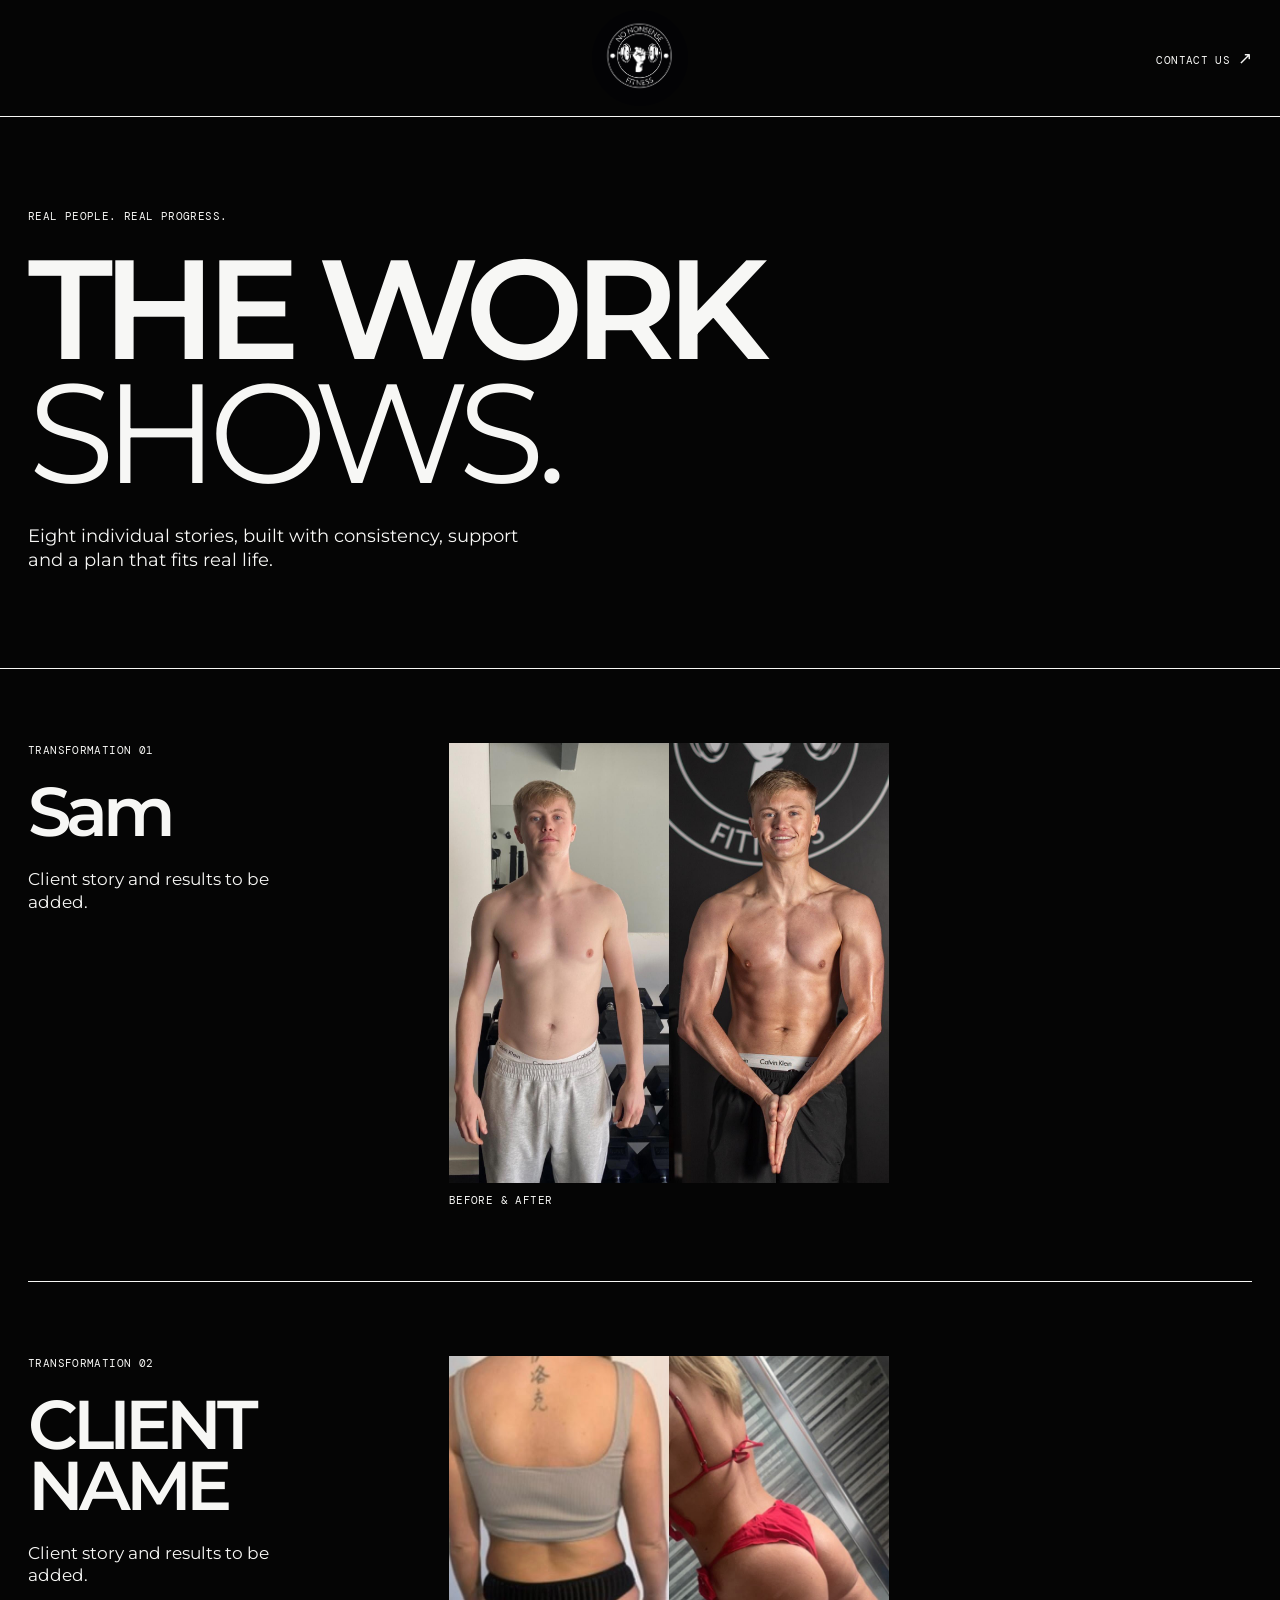
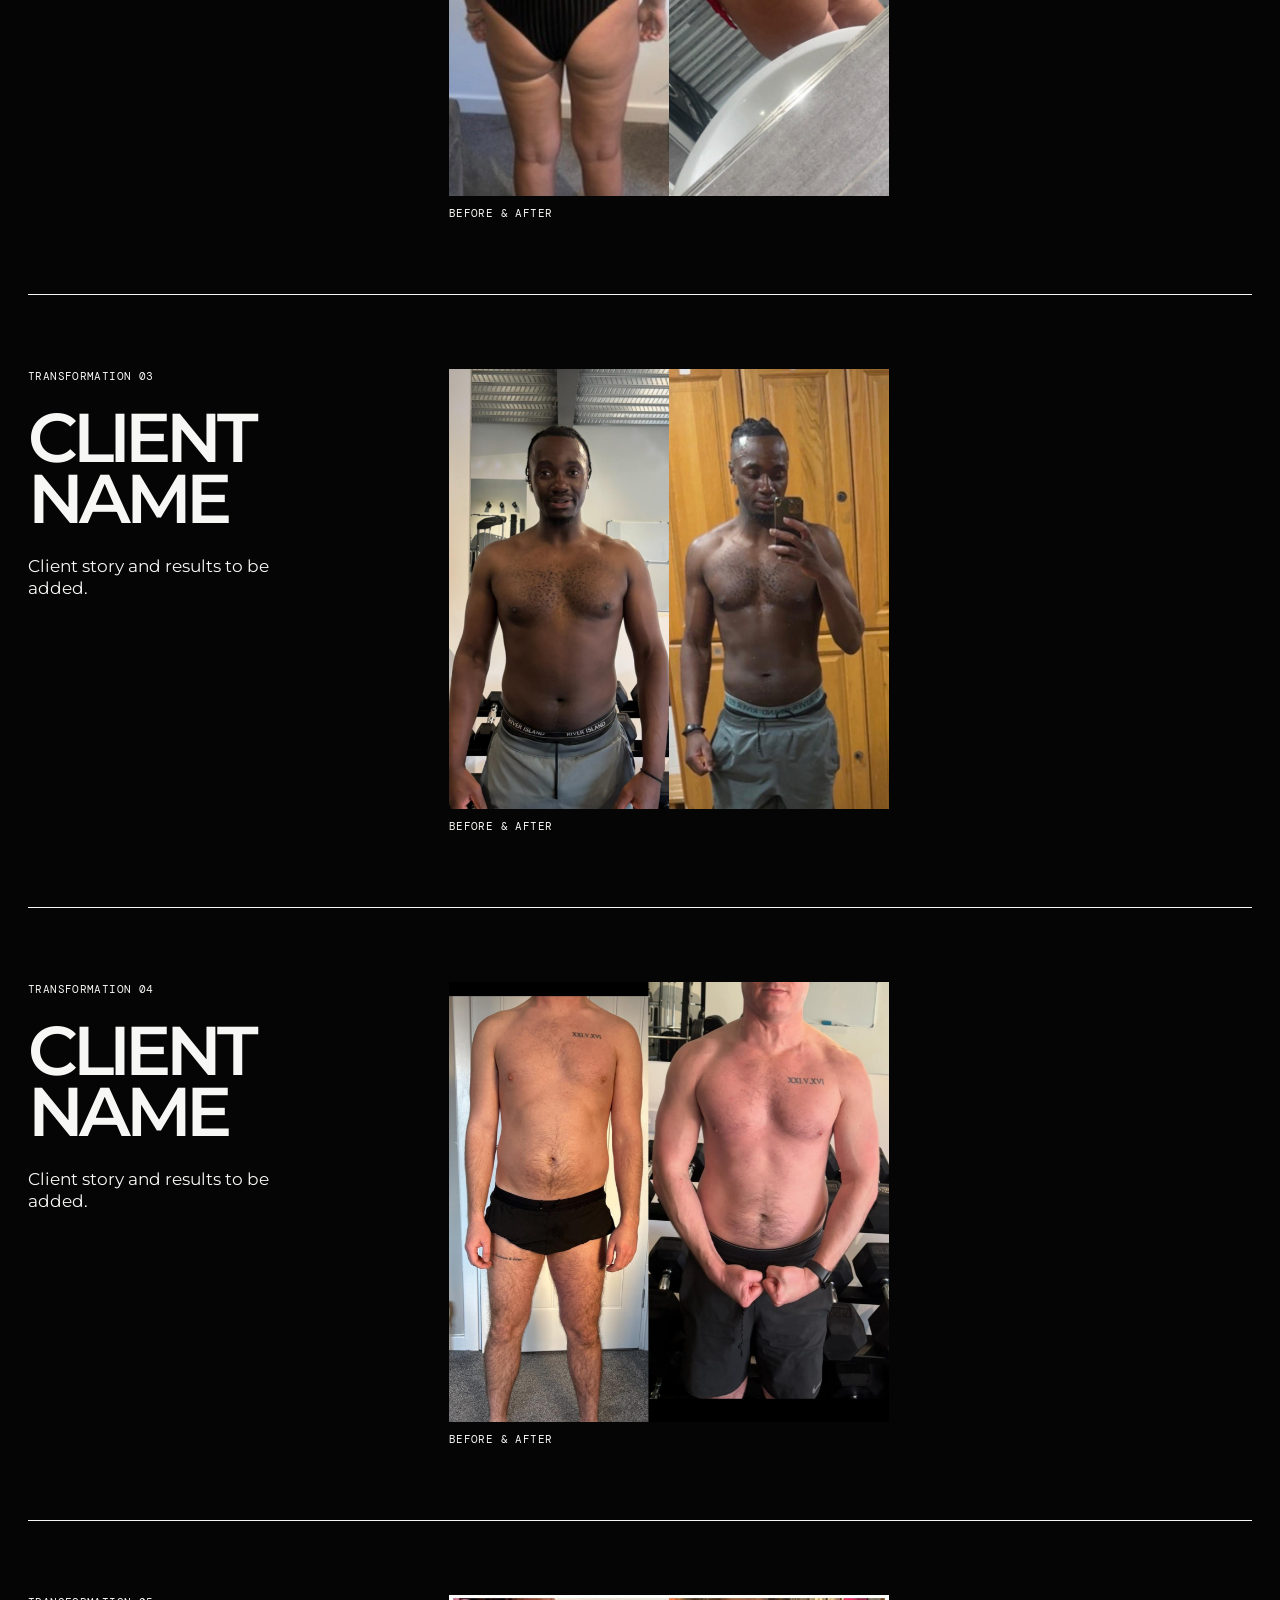
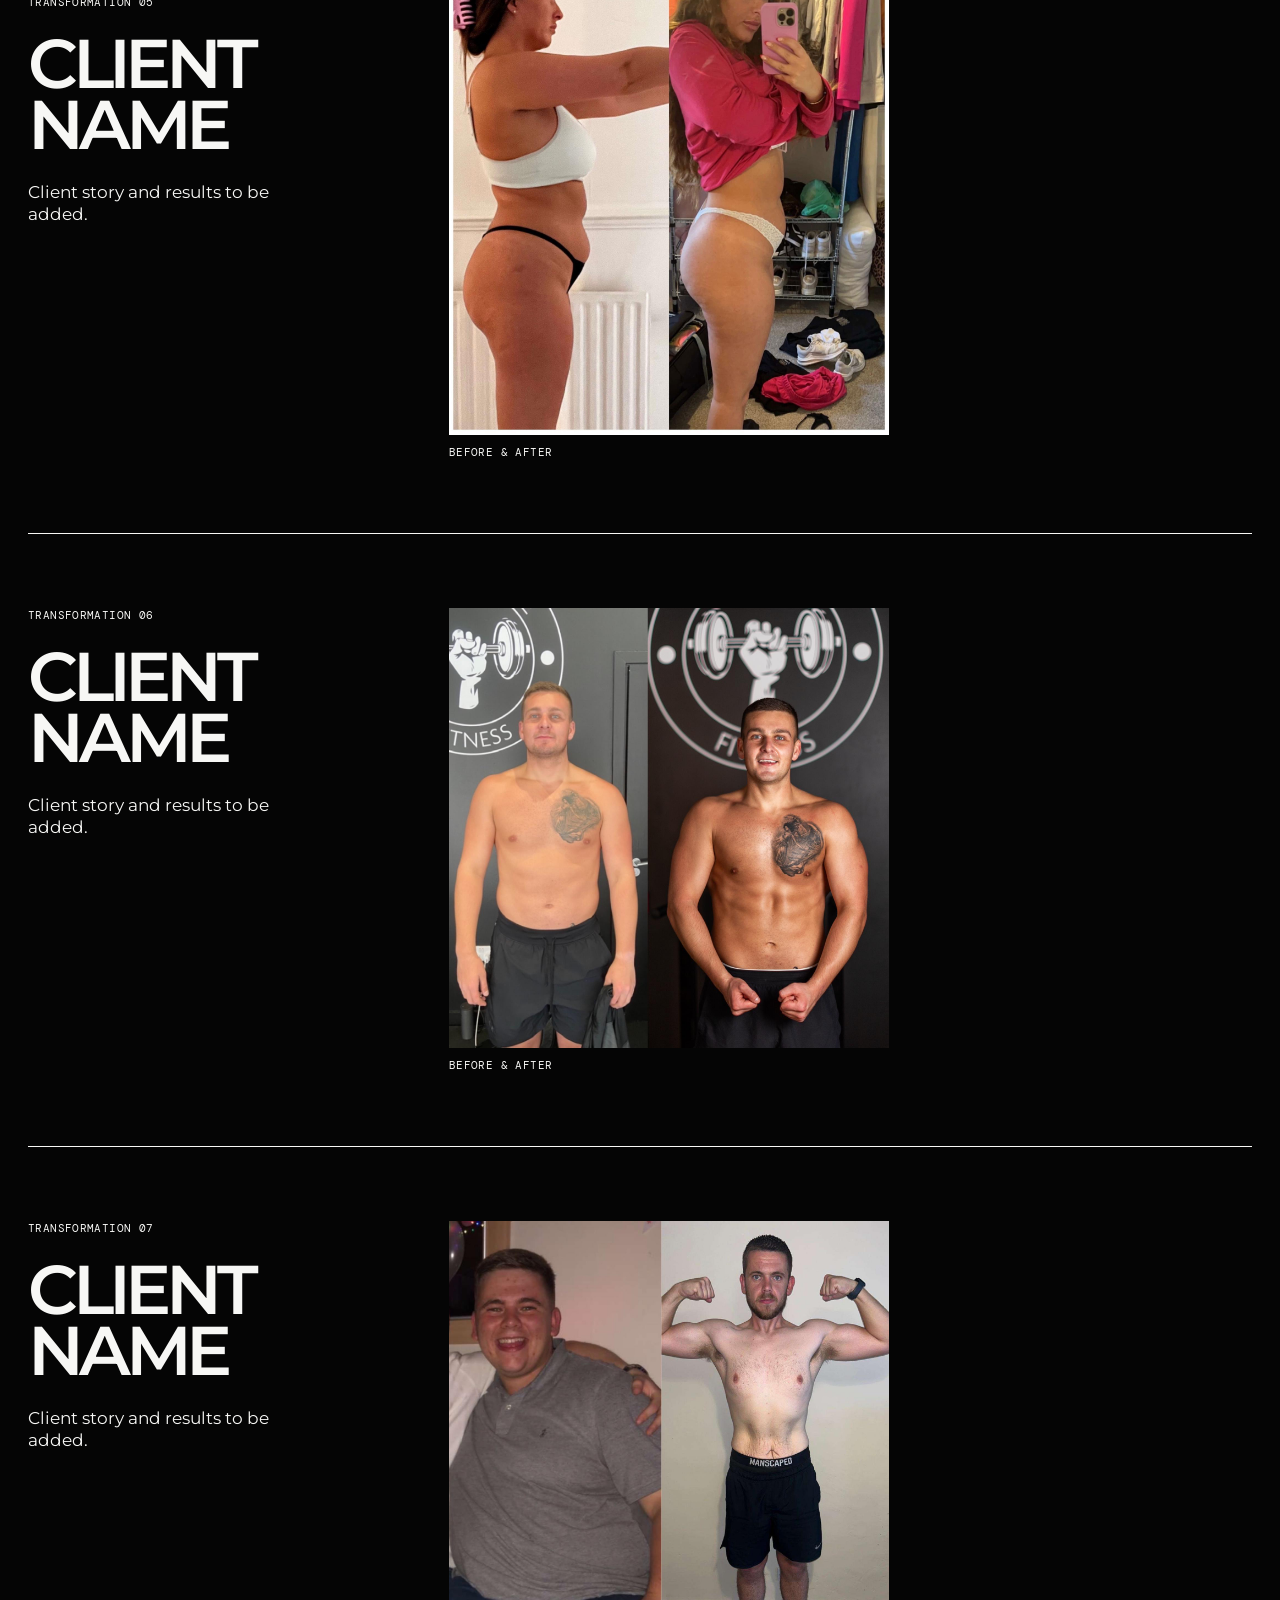
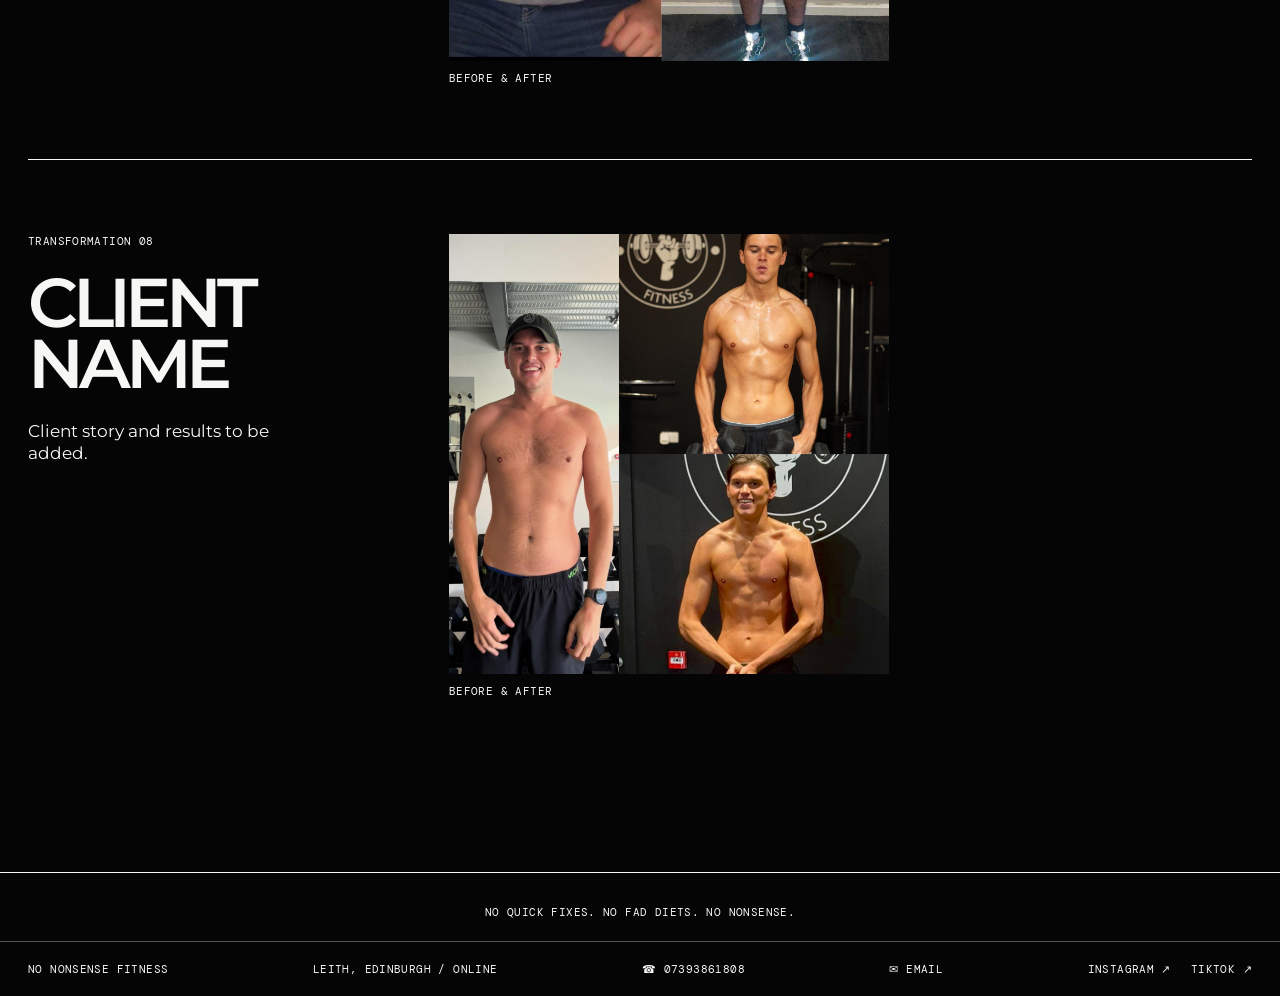
==== commit c7c6e958: "Added 1 file via CloudCannon. Co-authored-by: Mark Graham <doonleith@icloud.com>" ====
--- a/transformations/index.html
+++ b/transformations/index.html
@@ -33,7 +33,7 @@
         <article class="transformation-card">
           <div class="transformation-copy">
             <p class="overline" data-editable="source" data-path="/transformations/index.html" data-key="transformation-01-label">TRANSFORMATION 01</p>
-            <h2 data-editable="source" data-path="/transformations/index.html" data-key="transformation-01-name" data-type="span">Rabbi Matondo</h2>
+            <h2 data-editable="source" data-path="/transformations/index.html" data-key="transformation-01-name" data-type="span">Sam</h2>
             <p data-editable="source" data-path="/transformations/index.html" data-key="transformation-01-description">Client story and results to be added.</p>
           </div>
           <figure class="transformation-collage"><img src="../assets/transformations/client-01.jpeg" alt="Client transformation before and after collage" width="1600" height="1600" loading="lazy" /><figcaption>BEFORE &amp; AFTER</figcaption></figure>
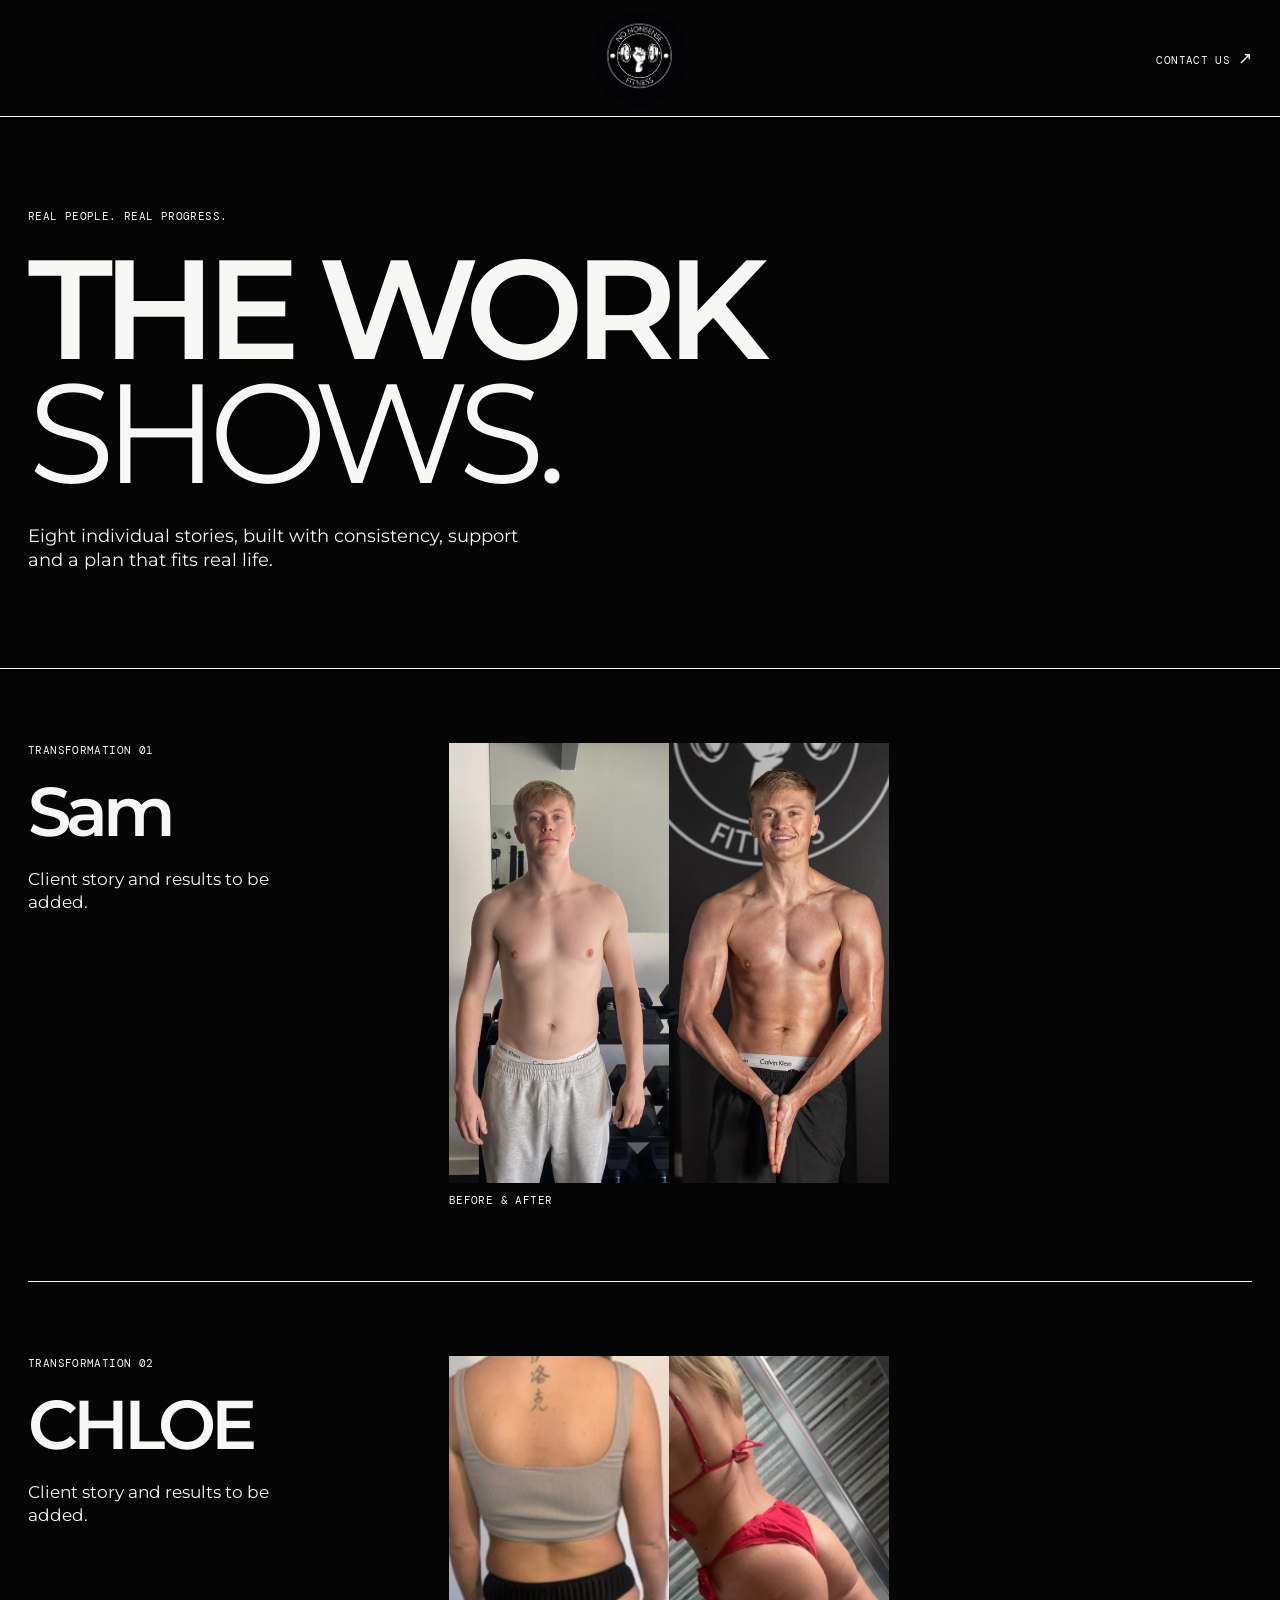
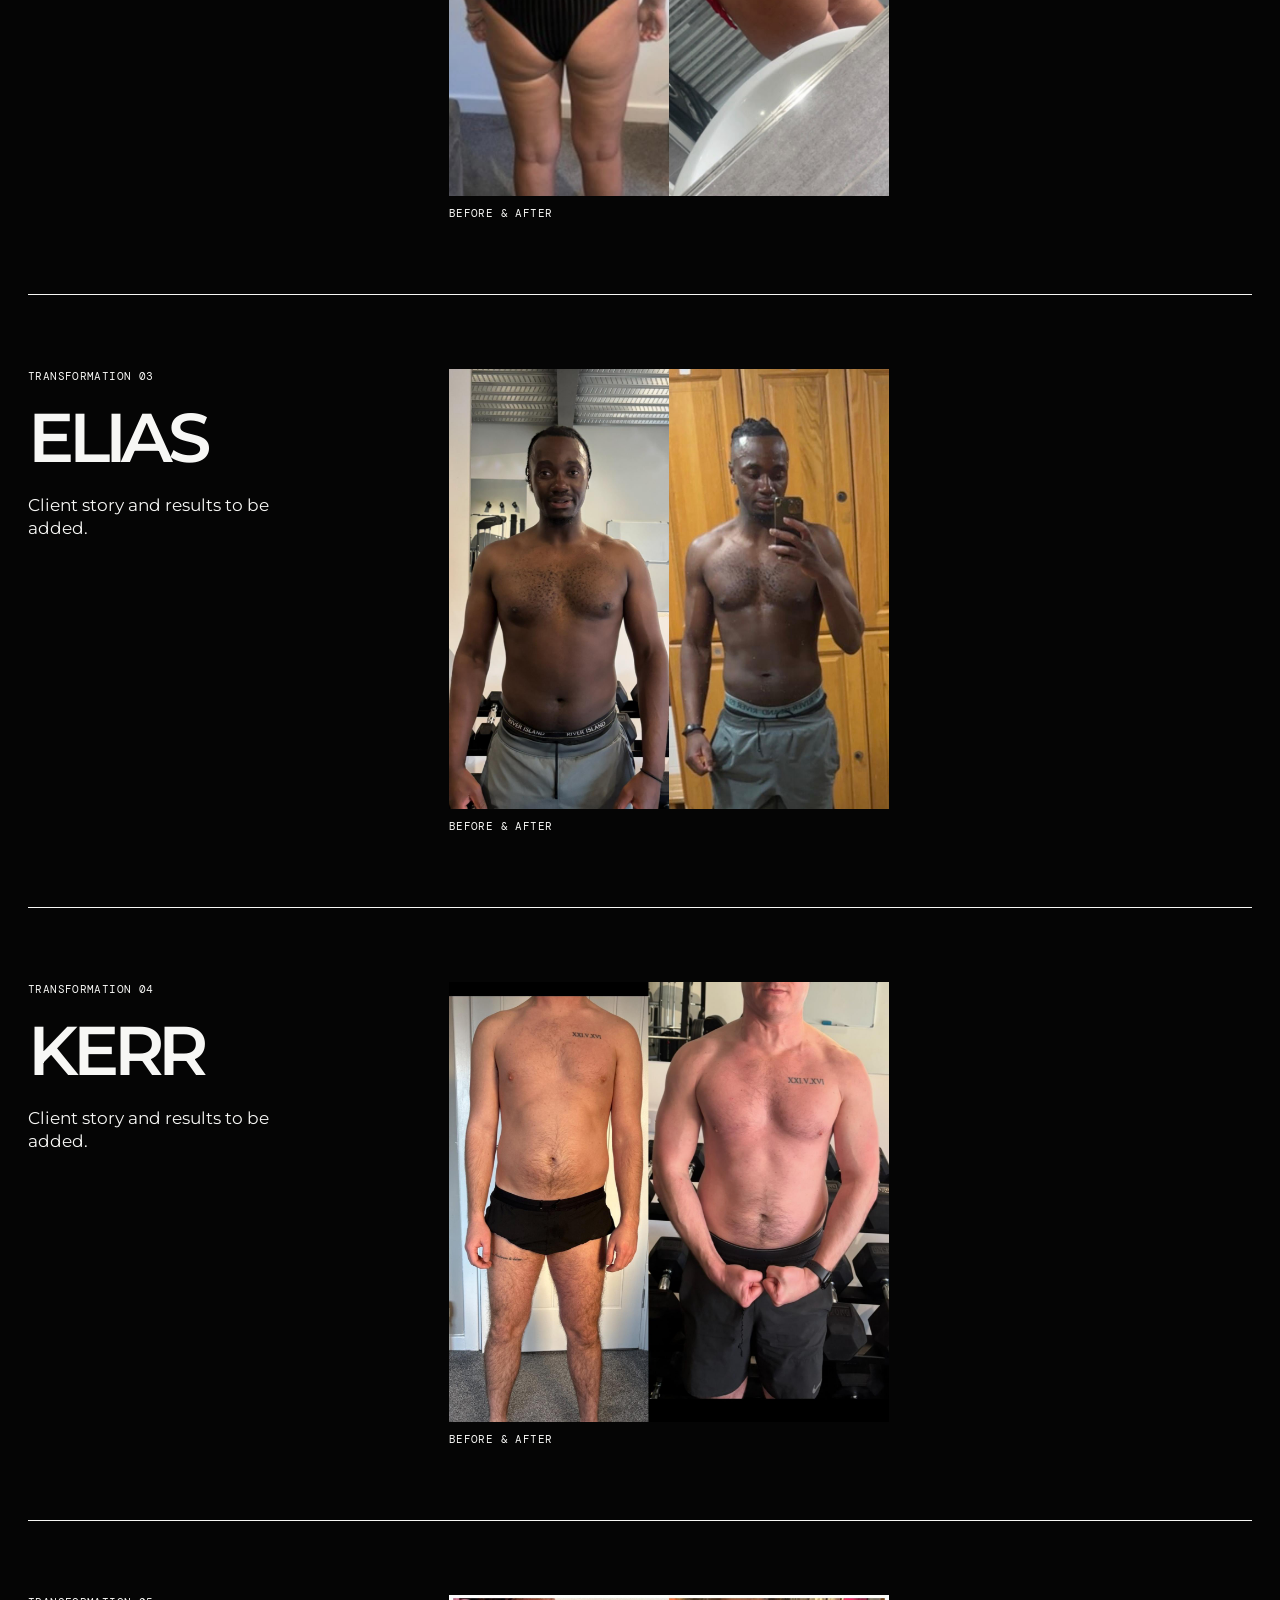
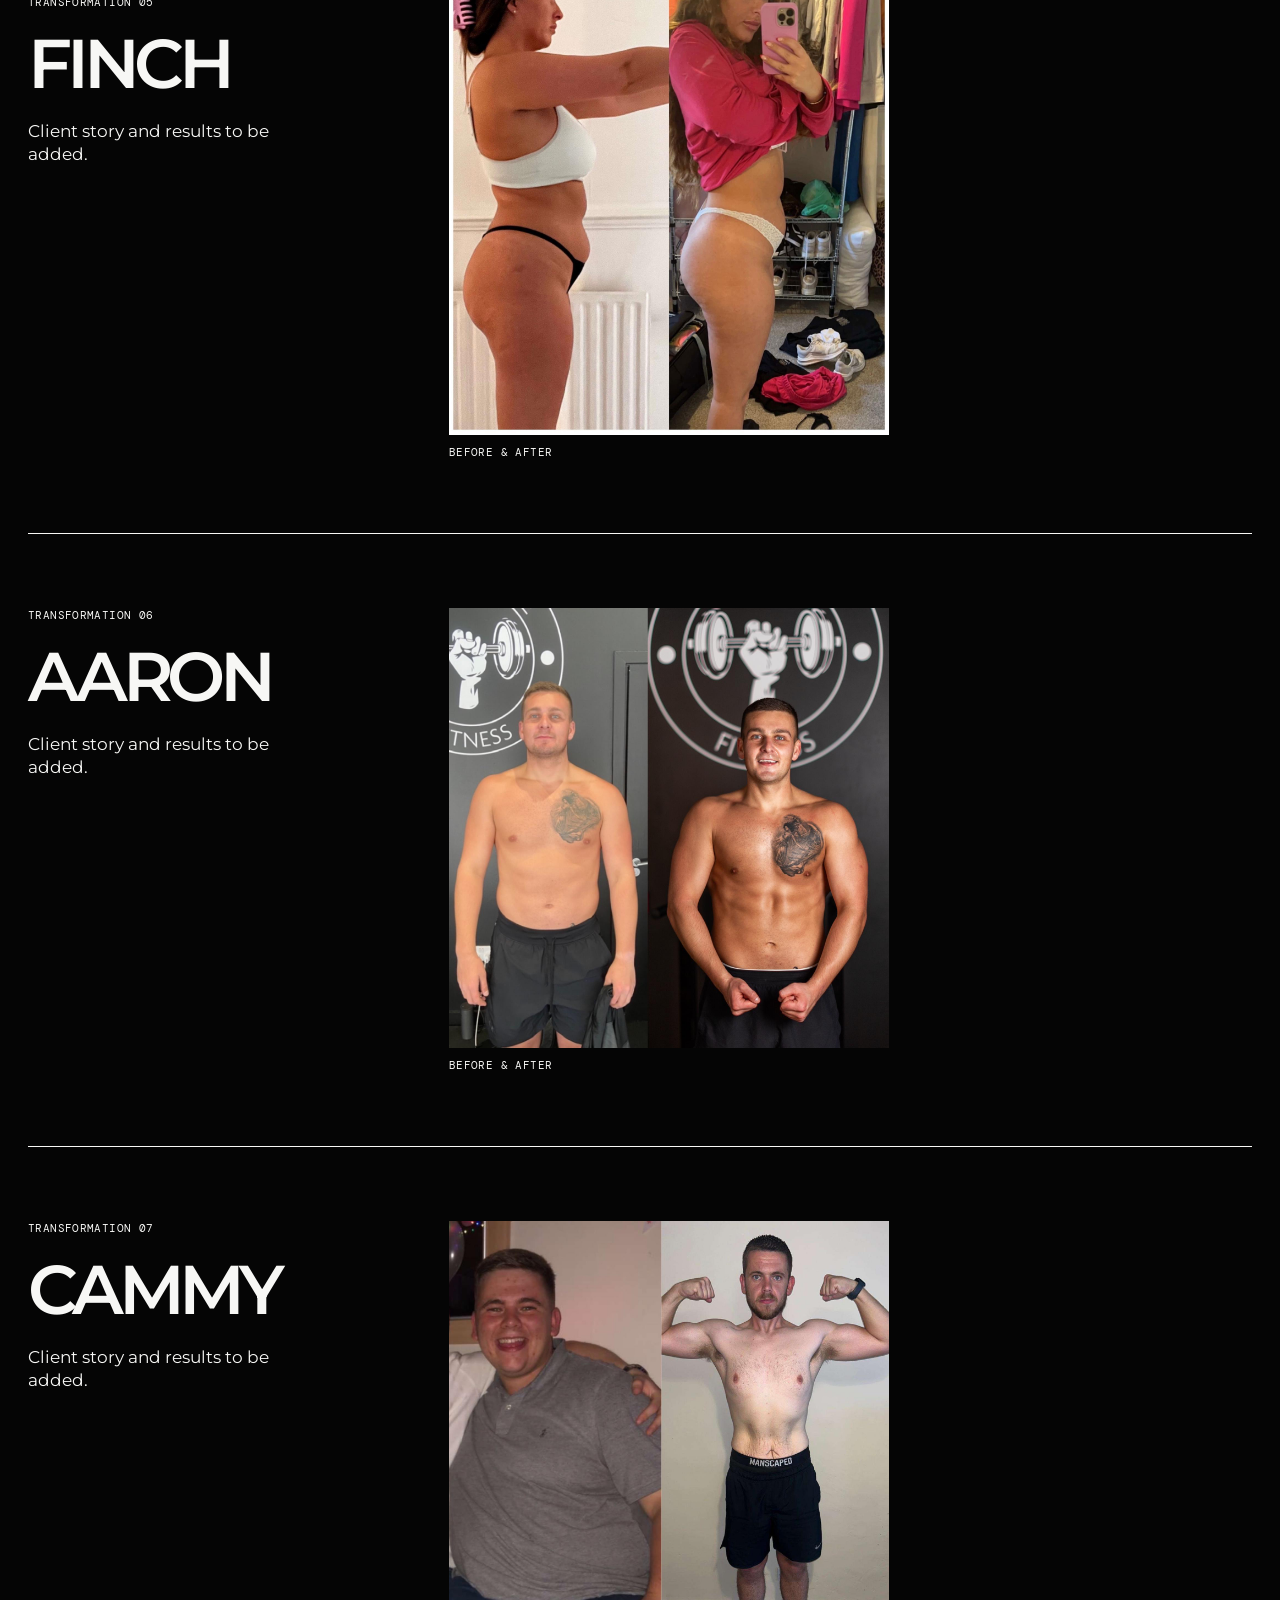
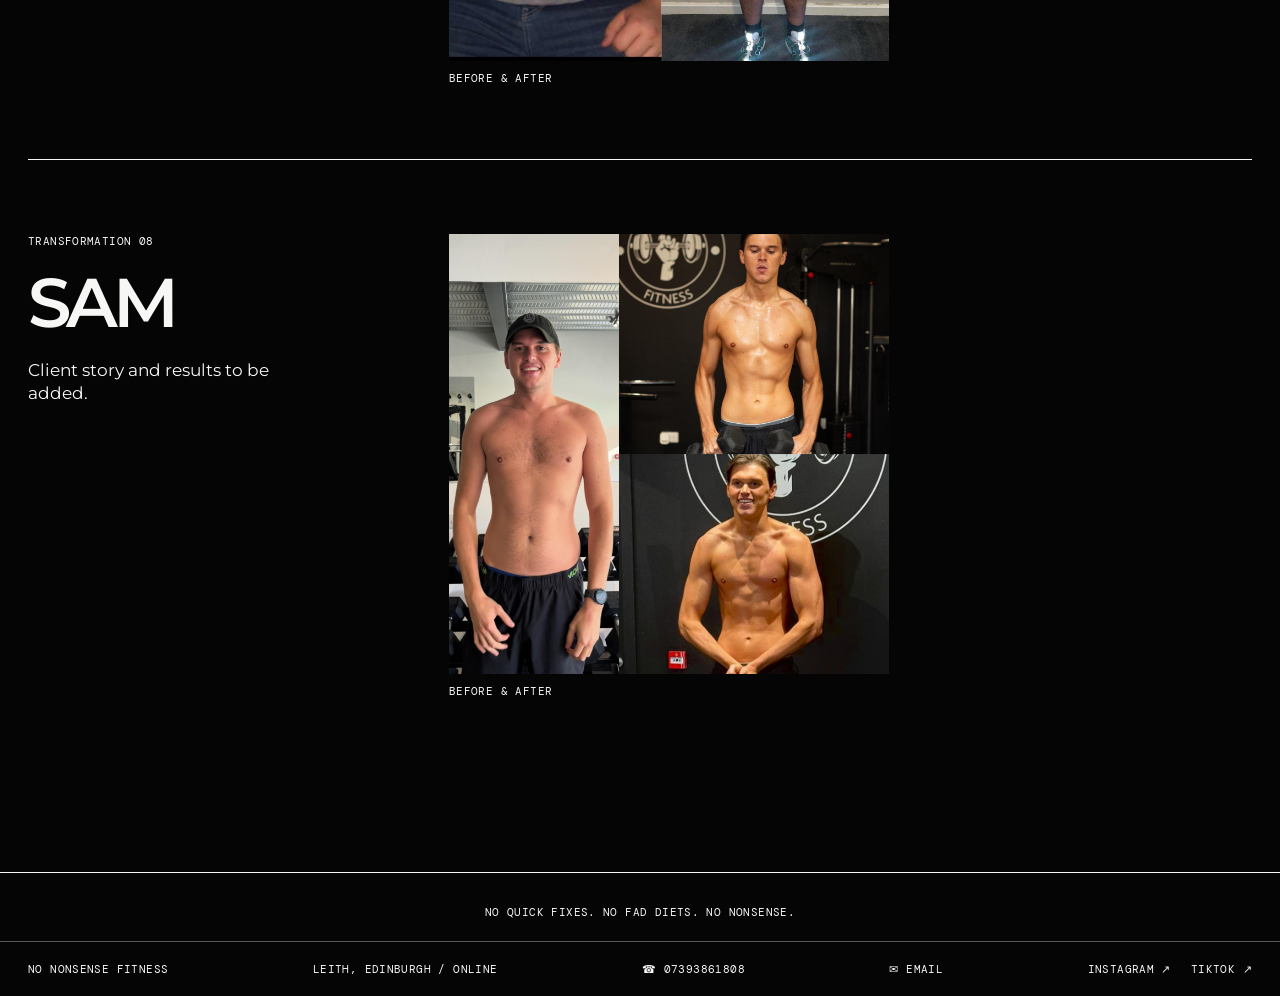
==== commit b3cbcc08: "Updated 1 file via CloudCannon." ====
--- a/transformations/index.html
+++ b/transformations/index.html
@@ -42,7 +42,7 @@
         <article class="transformation-card">
           <div class="transformation-copy">
             <p class="overline" data-editable="source" data-path="/transformations/index.html" data-key="transformation-02-label">TRANSFORMATION 02</p>
-            <h2 data-editable="source" data-path="/transformations/index.html" data-key="transformation-02-name" data-type="span">CLIENT NAME</h2>
+            <h2 data-editable="source" data-path="/transformations/index.html" data-key="transformation-02-name" data-type="span">CHLOE</h2>
             <p data-editable="source" data-path="/transformations/index.html" data-key="transformation-02-description">Client story and results to be added.</p>
           </div>
           <figure class="transformation-collage"><img src="../assets/transformations/client-07.jpg" alt="Client transformation before and after collage" width="960" height="1079" loading="lazy" /><figcaption>BEFORE &amp; AFTER</figcaption></figure>
@@ -51,7 +51,7 @@
         <article class="transformation-card">
           <div class="transformation-copy">
             <p class="overline" data-editable="source" data-path="/transformations/index.html" data-key="transformation-03-label">TRANSFORMATION 03</p>
-            <h2 data-editable="source" data-path="/transformations/index.html" data-key="transformation-03-name" data-type="span">CLIENT NAME</h2>
+            <h2 data-editable="source" data-path="/transformations/index.html" data-key="transformation-03-name" data-type="span">ELIAS</h2>
             <p data-editable="source" data-path="/transformations/index.html" data-key="transformation-03-description">Client story and results to be added.</p>
           </div>
           <figure class="transformation-collage"><img src="../assets/transformations/client-02.jpeg" alt="Client transformation before and after collage" width="1600" height="1600" loading="lazy" /><figcaption>BEFORE &amp; AFTER</figcaption></figure>
@@ -60,7 +60,7 @@
         <article class="transformation-card">
           <div class="transformation-copy">
             <p class="overline" data-editable="source" data-path="/transformations/index.html" data-key="transformation-04-label">TRANSFORMATION 04</p>
-            <h2 data-editable="source" data-path="/transformations/index.html" data-key="transformation-04-name" data-type="span">CLIENT NAME</h2>
+            <h2 data-editable="source" data-path="/transformations/index.html" data-key="transformation-04-name" data-type="span">KERR</h2>
             <p data-editable="source" data-path="/transformations/index.html" data-key="transformation-04-description">Client story and results to be added.</p>
           </div>
           <figure class="transformation-collage"><img src="../assets/transformations/client-03.jpeg" alt="Client transformation before and after collage" width="1600" height="1600" loading="lazy" /><figcaption>BEFORE &amp; AFTER</figcaption></figure>
@@ -69,7 +69,7 @@
         <article class="transformation-card">
           <div class="transformation-copy">
             <p class="overline" data-editable="source" data-path="/transformations/index.html" data-key="transformation-05-label">TRANSFORMATION 05</p>
-            <h2 data-editable="source" data-path="/transformations/index.html" data-key="transformation-05-name" data-type="span">CLIENT NAME</h2>
+            <h2 data-editable="source" data-path="/transformations/index.html" data-key="transformation-05-name" data-type="span">FINCH</h2>
             <p data-editable="source" data-path="/transformations/index.html" data-key="transformation-05-description">Client story and results to be added.</p>
           </div>
           <figure class="transformation-collage"><img src="../assets/transformations/client-08.jpg" alt="Client transformation before and after collage" width="1574" height="1574" loading="lazy" /><figcaption>BEFORE &amp; AFTER</figcaption></figure>
@@ -78,7 +78,7 @@
         <article class="transformation-card">
           <div class="transformation-copy">
             <p class="overline" data-editable="source" data-path="/transformations/index.html" data-key="transformation-06-label">TRANSFORMATION 06</p>
-            <h2 data-editable="source" data-path="/transformations/index.html" data-key="transformation-06-name" data-type="span">CLIENT NAME</h2>
+            <h2 data-editable="source" data-path="/transformations/index.html" data-key="transformation-06-name" data-type="span">AARON</h2>
             <p data-editable="source" data-path="/transformations/index.html" data-key="transformation-06-description">Client story and results to be added.</p>
           </div>
           <figure class="transformation-collage"><img src="../assets/transformations/client-04.jpeg" alt="Client transformation before and after collage" width="1600" height="1600" loading="lazy" /><figcaption>BEFORE &amp; AFTER</figcaption></figure>
@@ -87,7 +87,7 @@
         <article class="transformation-card">
           <div class="transformation-copy">
             <p class="overline" data-editable="source" data-path="/transformations/index.html" data-key="transformation-07-label">TRANSFORMATION 07</p>
-            <h2 data-editable="source" data-path="/transformations/index.html" data-key="transformation-07-name" data-type="span">CLIENT NAME</h2>
+            <h2 data-editable="source" data-path="/transformations/index.html" data-key="transformation-07-name" data-type="span">CAMMY</h2>
             <p data-editable="source" data-path="/transformations/index.html" data-key="transformation-07-description">Client story and results to be added.</p>
           </div>
           <figure class="transformation-collage"><img src="../assets/transformations/client-05.jpeg" alt="Client transformation before and after collage" width="1600" height="1600" loading="lazy" /><figcaption>BEFORE &amp; AFTER</figcaption></figure>
@@ -96,7 +96,7 @@
         <article class="transformation-card">
           <div class="transformation-copy">
             <p class="overline" data-editable="source" data-path="/transformations/index.html" data-key="transformation-08-label">TRANSFORMATION 08</p>
-            <h2 data-editable="source" data-path="/transformations/index.html" data-key="transformation-08-name" data-type="span">CLIENT NAME</h2>
+            <h2 data-editable="source" data-path="/transformations/index.html" data-key="transformation-08-name" data-type="span">SAM</h2>
             <p data-editable="source" data-path="/transformations/index.html" data-key="transformation-08-description">Client story and results to be added.</p>
           </div>
           <figure class="transformation-collage"><img src="../assets/transformations/client-06.jpeg" alt="Client transformation before and after collage" width="1600" height="1600" loading="lazy" /><figcaption>BEFORE &amp; AFTER</figcaption></figure>
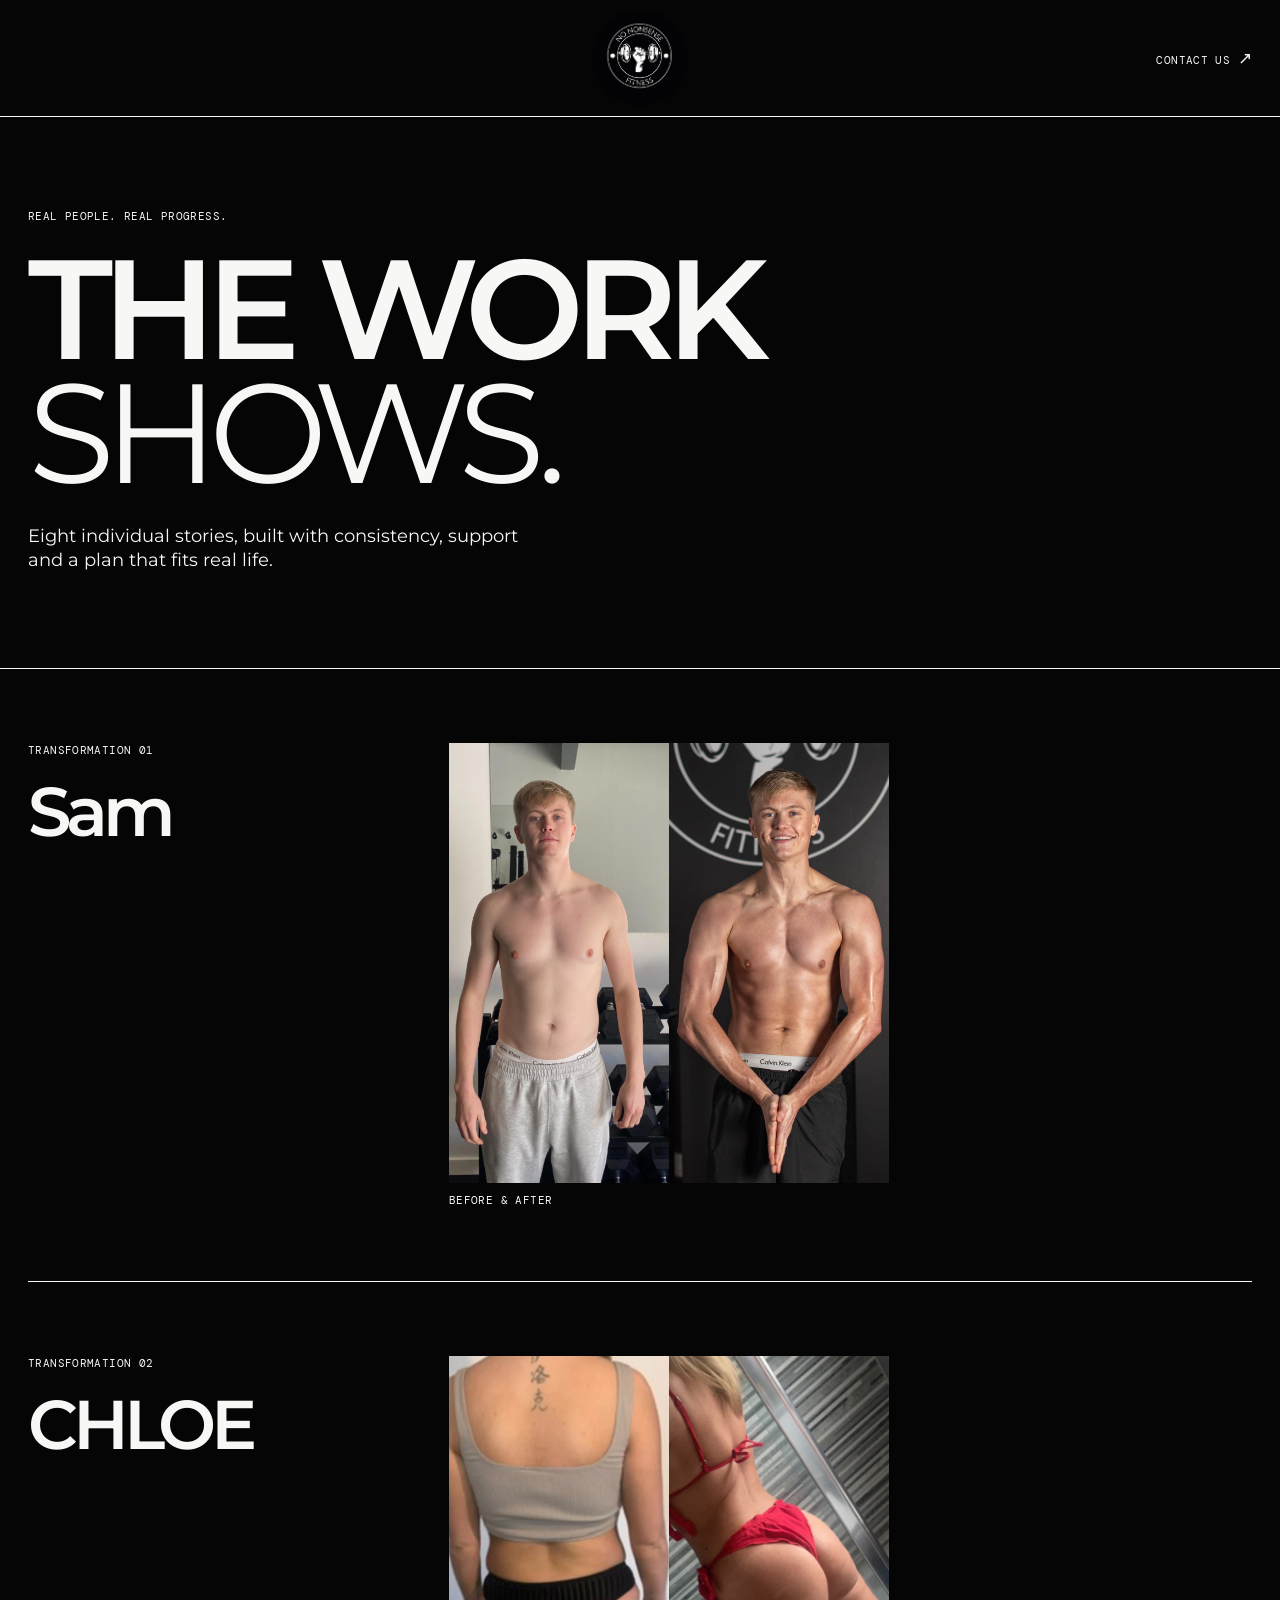
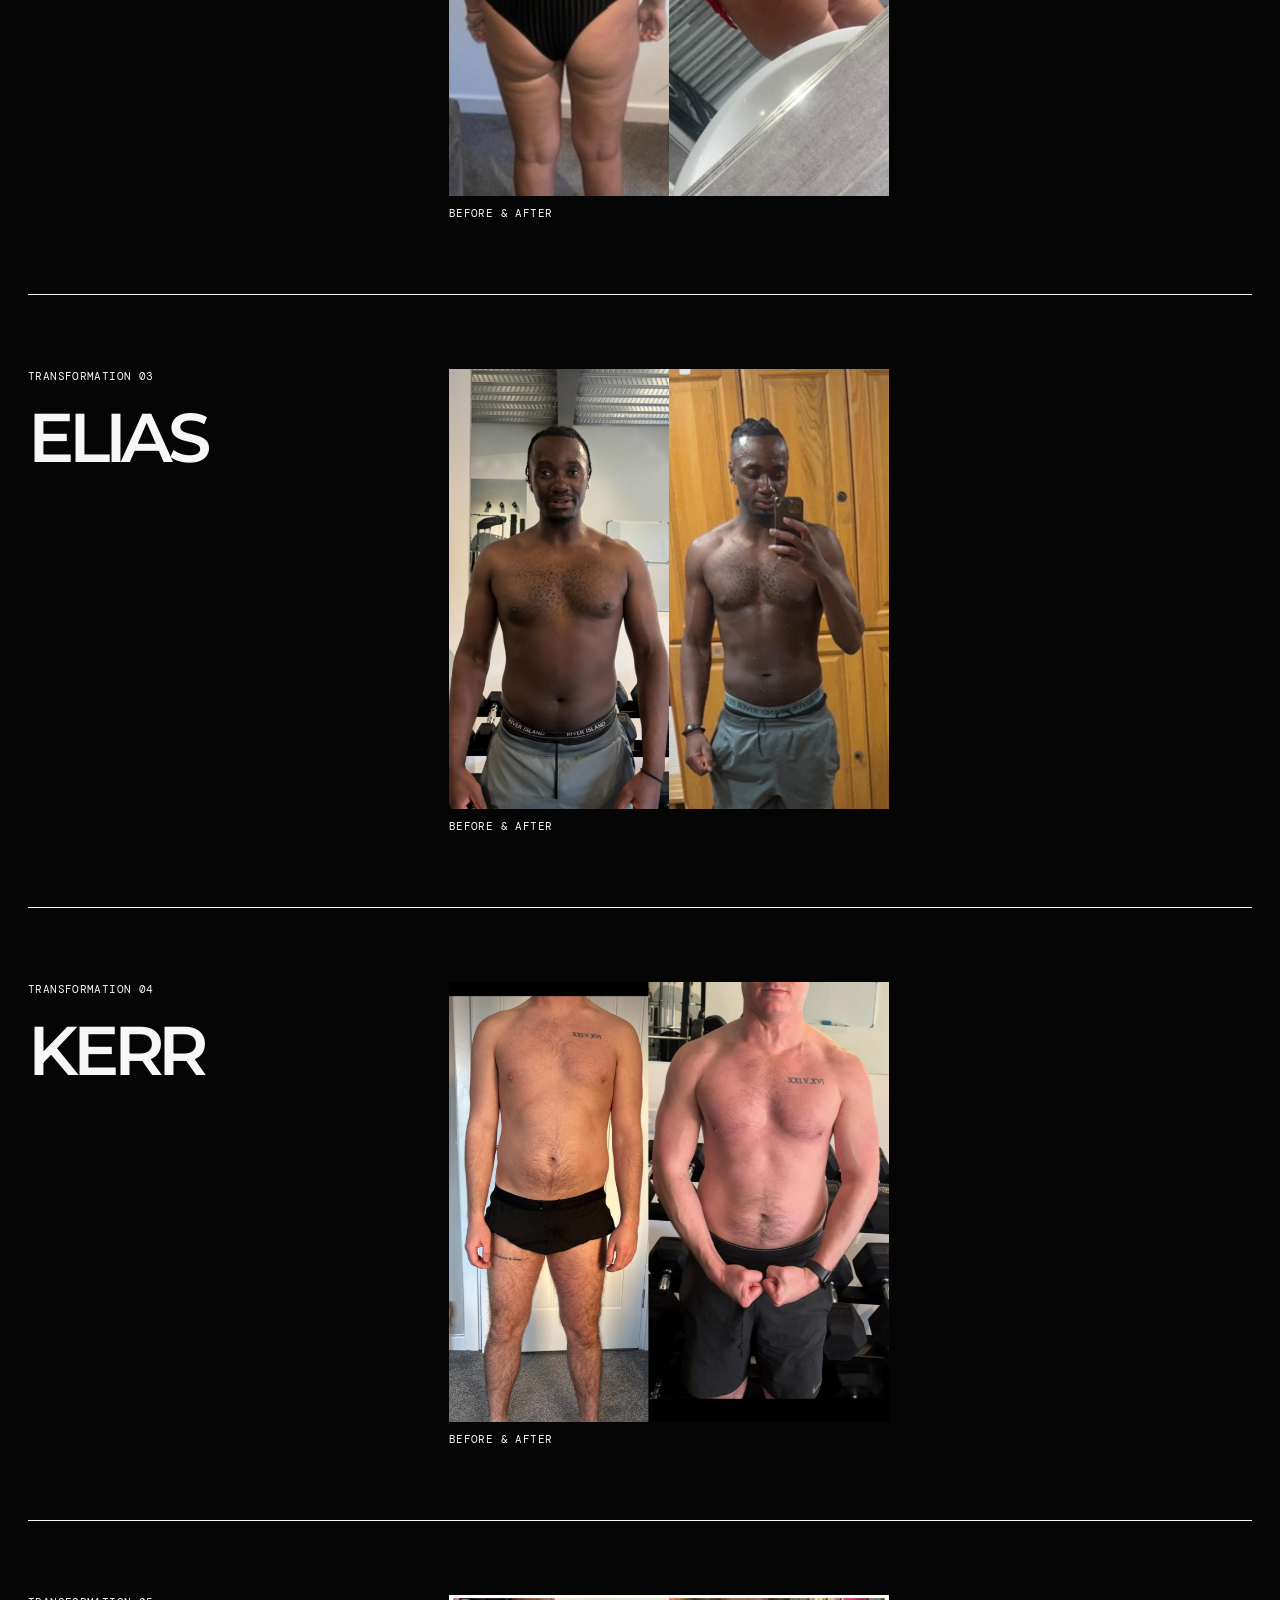
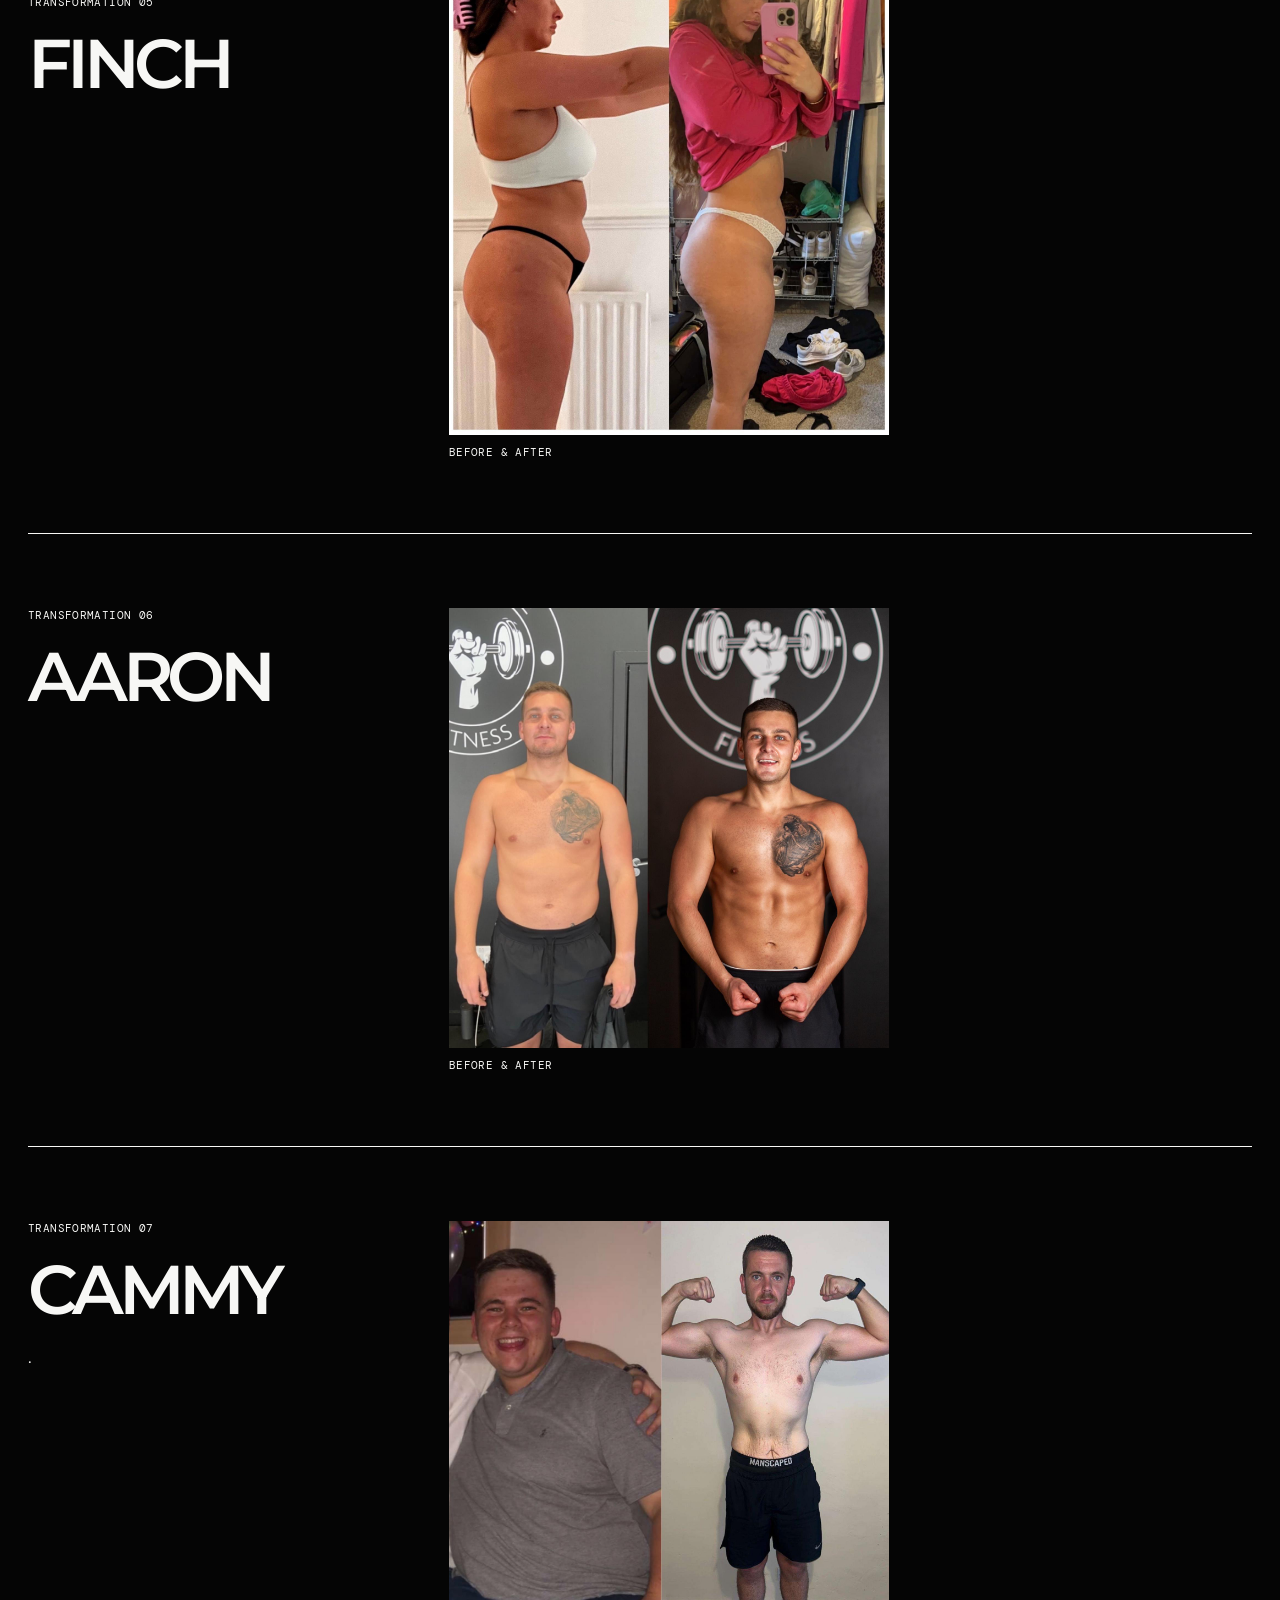
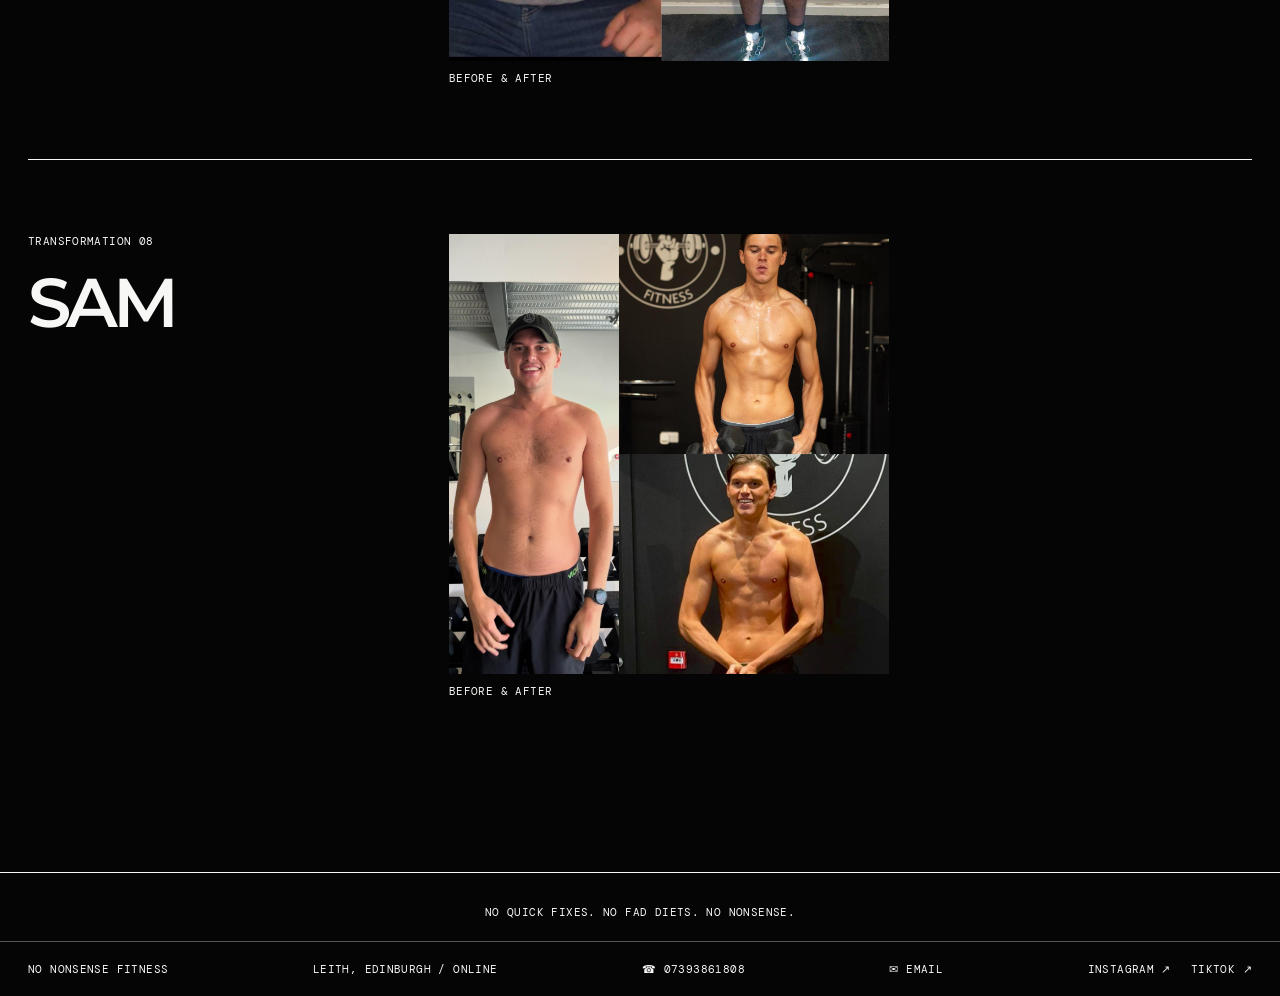
==== commit 73818b18: "Updated 1 file via CloudCannon." ====
--- a/transformations/index.html
+++ b/transformations/index.html
@@ -34,7 +34,7 @@
           <div class="transformation-copy">
             <p class="overline" data-editable="source" data-path="/transformations/index.html" data-key="transformation-01-label">TRANSFORMATION 01</p>
             <h2 data-editable="source" data-path="/transformations/index.html" data-key="transformation-01-name" data-type="span">Sam</h2>
-            <p data-editable="source" data-path="/transformations/index.html" data-key="transformation-01-description">Client story and results to be added.</p>
+            <p data-editable="source" data-path="/transformations/index.html" data-key="transformation-01-description"></p>
           </div>
           <figure class="transformation-collage"><img src="../assets/transformations/client-01.jpeg" alt="Client transformation before and after collage" width="1600" height="1600" loading="lazy" /><figcaption>BEFORE &amp; AFTER</figcaption></figure>
         </article>
@@ -43,7 +43,7 @@
           <div class="transformation-copy">
             <p class="overline" data-editable="source" data-path="/transformations/index.html" data-key="transformation-02-label">TRANSFORMATION 02</p>
             <h2 data-editable="source" data-path="/transformations/index.html" data-key="transformation-02-name" data-type="span">CHLOE</h2>
-            <p data-editable="source" data-path="/transformations/index.html" data-key="transformation-02-description">Client story and results to be added.</p>
+            <p data-editable="source" data-path="/transformations/index.html" data-key="transformation-02-description"></p>
           </div>
           <figure class="transformation-collage"><img src="../assets/transformations/client-07.jpg" alt="Client transformation before and after collage" width="960" height="1079" loading="lazy" /><figcaption>BEFORE &amp; AFTER</figcaption></figure>
         </article>
@@ -52,7 +52,7 @@
           <div class="transformation-copy">
             <p class="overline" data-editable="source" data-path="/transformations/index.html" data-key="transformation-03-label">TRANSFORMATION 03</p>
             <h2 data-editable="source" data-path="/transformations/index.html" data-key="transformation-03-name" data-type="span">ELIAS</h2>
-            <p data-editable="source" data-path="/transformations/index.html" data-key="transformation-03-description">Client story and results to be added.</p>
+            <p data-editable="source" data-path="/transformations/index.html" data-key="transformation-03-description"></p>
           </div>
           <figure class="transformation-collage"><img src="../assets/transformations/client-02.jpeg" alt="Client transformation before and after collage" width="1600" height="1600" loading="lazy" /><figcaption>BEFORE &amp; AFTER</figcaption></figure>
         </article>
@@ -61,7 +61,7 @@
           <div class="transformation-copy">
             <p class="overline" data-editable="source" data-path="/transformations/index.html" data-key="transformation-04-label">TRANSFORMATION 04</p>
             <h2 data-editable="source" data-path="/transformations/index.html" data-key="transformation-04-name" data-type="span">KERR</h2>
-            <p data-editable="source" data-path="/transformations/index.html" data-key="transformation-04-description">Client story and results to be added.</p>
+            <p data-editable="source" data-path="/transformations/index.html" data-key="transformation-04-description"></p>
           </div>
           <figure class="transformation-collage"><img src="../assets/transformations/client-03.jpeg" alt="Client transformation before and after collage" width="1600" height="1600" loading="lazy" /><figcaption>BEFORE &amp; AFTER</figcaption></figure>
         </article>
@@ -70,7 +70,7 @@
           <div class="transformation-copy">
             <p class="overline" data-editable="source" data-path="/transformations/index.html" data-key="transformation-05-label">TRANSFORMATION 05</p>
             <h2 data-editable="source" data-path="/transformations/index.html" data-key="transformation-05-name" data-type="span">FINCH</h2>
-            <p data-editable="source" data-path="/transformations/index.html" data-key="transformation-05-description">Client story and results to be added.</p>
+            <p data-editable="source" data-path="/transformations/index.html" data-key="transformation-05-description"></p>
           </div>
           <figure class="transformation-collage"><img src="../assets/transformations/client-08.jpg" alt="Client transformation before and after collage" width="1574" height="1574" loading="lazy" /><figcaption>BEFORE &amp; AFTER</figcaption></figure>
         </article>
@@ -79,7 +79,7 @@
           <div class="transformation-copy">
             <p class="overline" data-editable="source" data-path="/transformations/index.html" data-key="transformation-06-label">TRANSFORMATION 06</p>
             <h2 data-editable="source" data-path="/transformations/index.html" data-key="transformation-06-name" data-type="span">AARON</h2>
-            <p data-editable="source" data-path="/transformations/index.html" data-key="transformation-06-description">Client story and results to be added.</p>
+            <p data-editable="source" data-path="/transformations/index.html" data-key="transformation-06-description"></p>
           </div>
           <figure class="transformation-collage"><img src="../assets/transformations/client-04.jpeg" alt="Client transformation before and after collage" width="1600" height="1600" loading="lazy" /><figcaption>BEFORE &amp; AFTER</figcaption></figure>
         </article>
@@ -88,7 +88,7 @@
           <div class="transformation-copy">
             <p class="overline" data-editable="source" data-path="/transformations/index.html" data-key="transformation-07-label">TRANSFORMATION 07</p>
             <h2 data-editable="source" data-path="/transformations/index.html" data-key="transformation-07-name" data-type="span">CAMMY</h2>
-            <p data-editable="source" data-path="/transformations/index.html" data-key="transformation-07-description">Client story and results to be added.</p>
+            <p data-editable="source" data-path="/transformations/index.html" data-key="transformation-07-description">.</p>
           </div>
           <figure class="transformation-collage"><img src="../assets/transformations/client-05.jpeg" alt="Client transformation before and after collage" width="1600" height="1600" loading="lazy" /><figcaption>BEFORE &amp; AFTER</figcaption></figure>
         </article>
@@ -97,7 +97,7 @@
           <div class="transformation-copy">
             <p class="overline" data-editable="source" data-path="/transformations/index.html" data-key="transformation-08-label">TRANSFORMATION 08</p>
             <h2 data-editable="source" data-path="/transformations/index.html" data-key="transformation-08-name" data-type="span">SAM</h2>
-            <p data-editable="source" data-path="/transformations/index.html" data-key="transformation-08-description">Client story and results to be added.</p>
+            <p data-editable="source" data-path="/transformations/index.html" data-key="transformation-08-description"></p>
           </div>
           <figure class="transformation-collage"><img src="../assets/transformations/client-06.jpeg" alt="Client transformation before and after collage" width="1600" height="1600" loading="lazy" /><figcaption>BEFORE &amp; AFTER</figcaption></figure>
         </article>
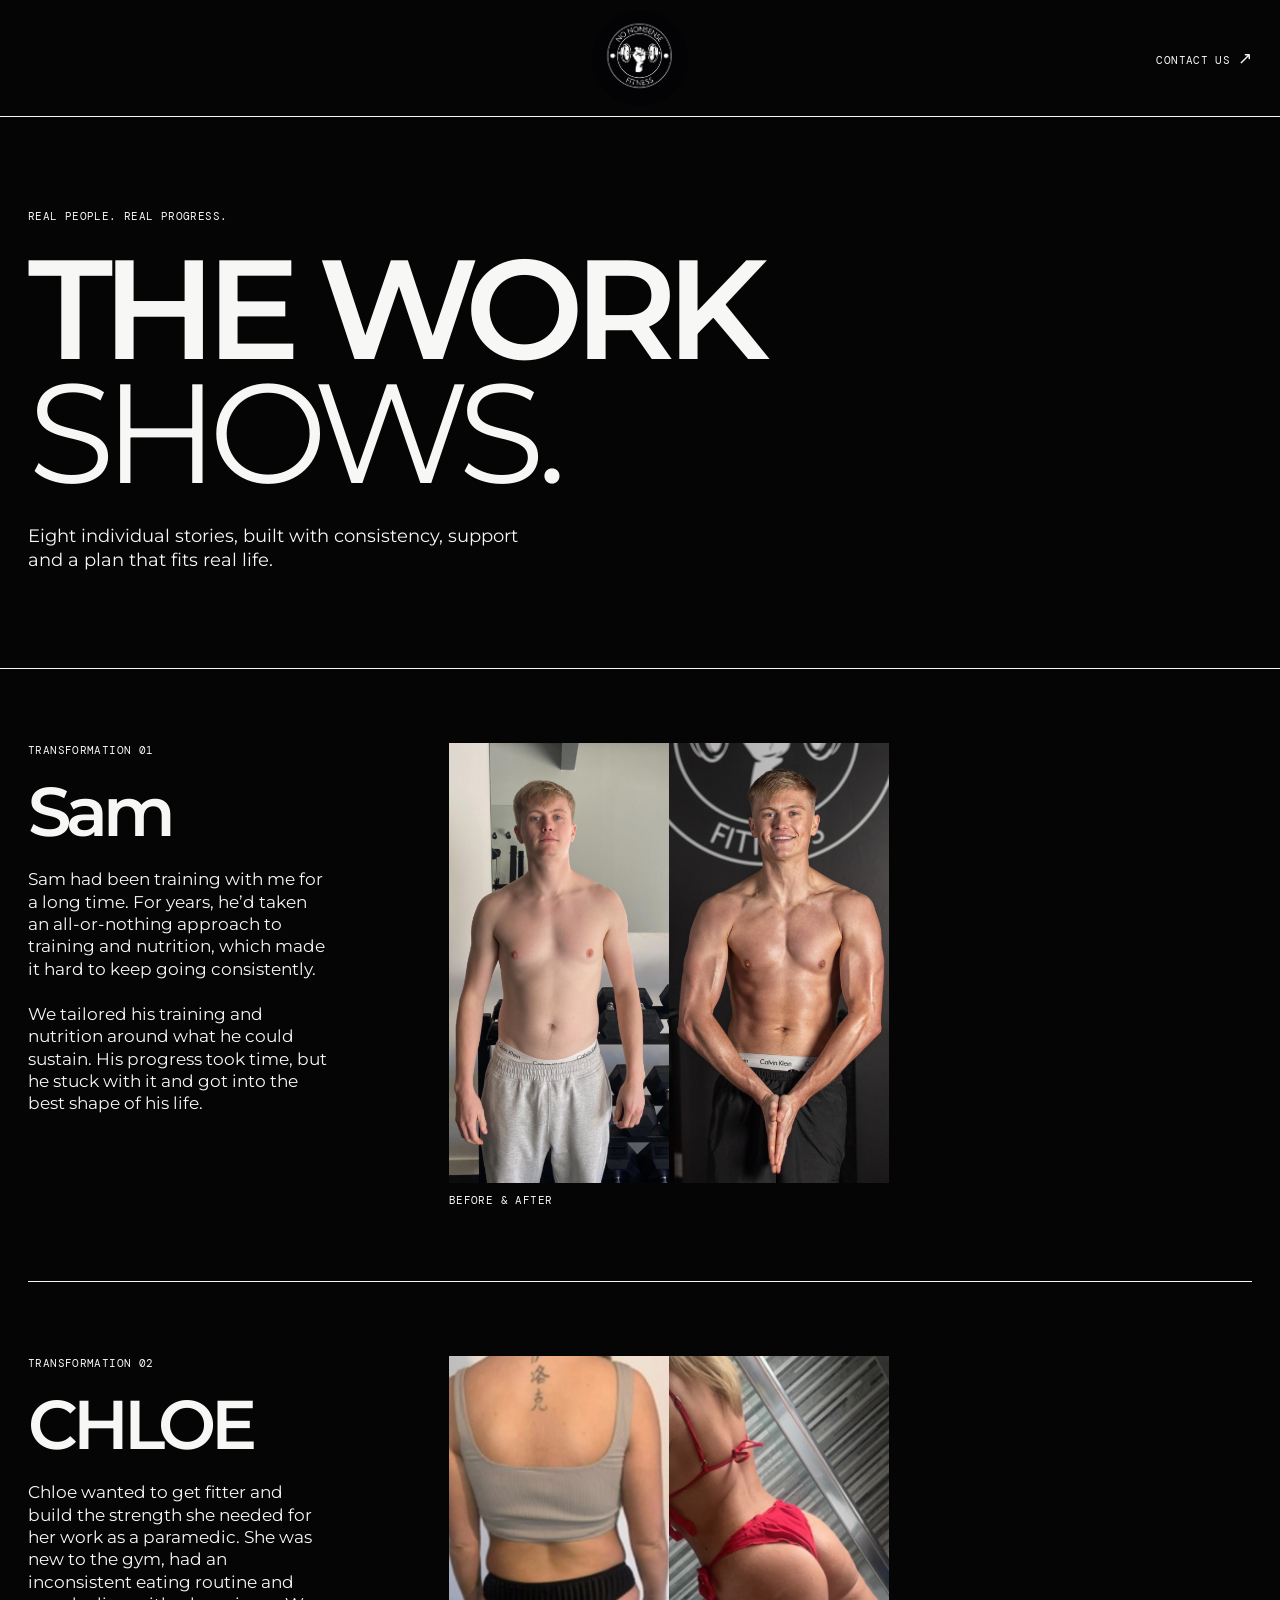
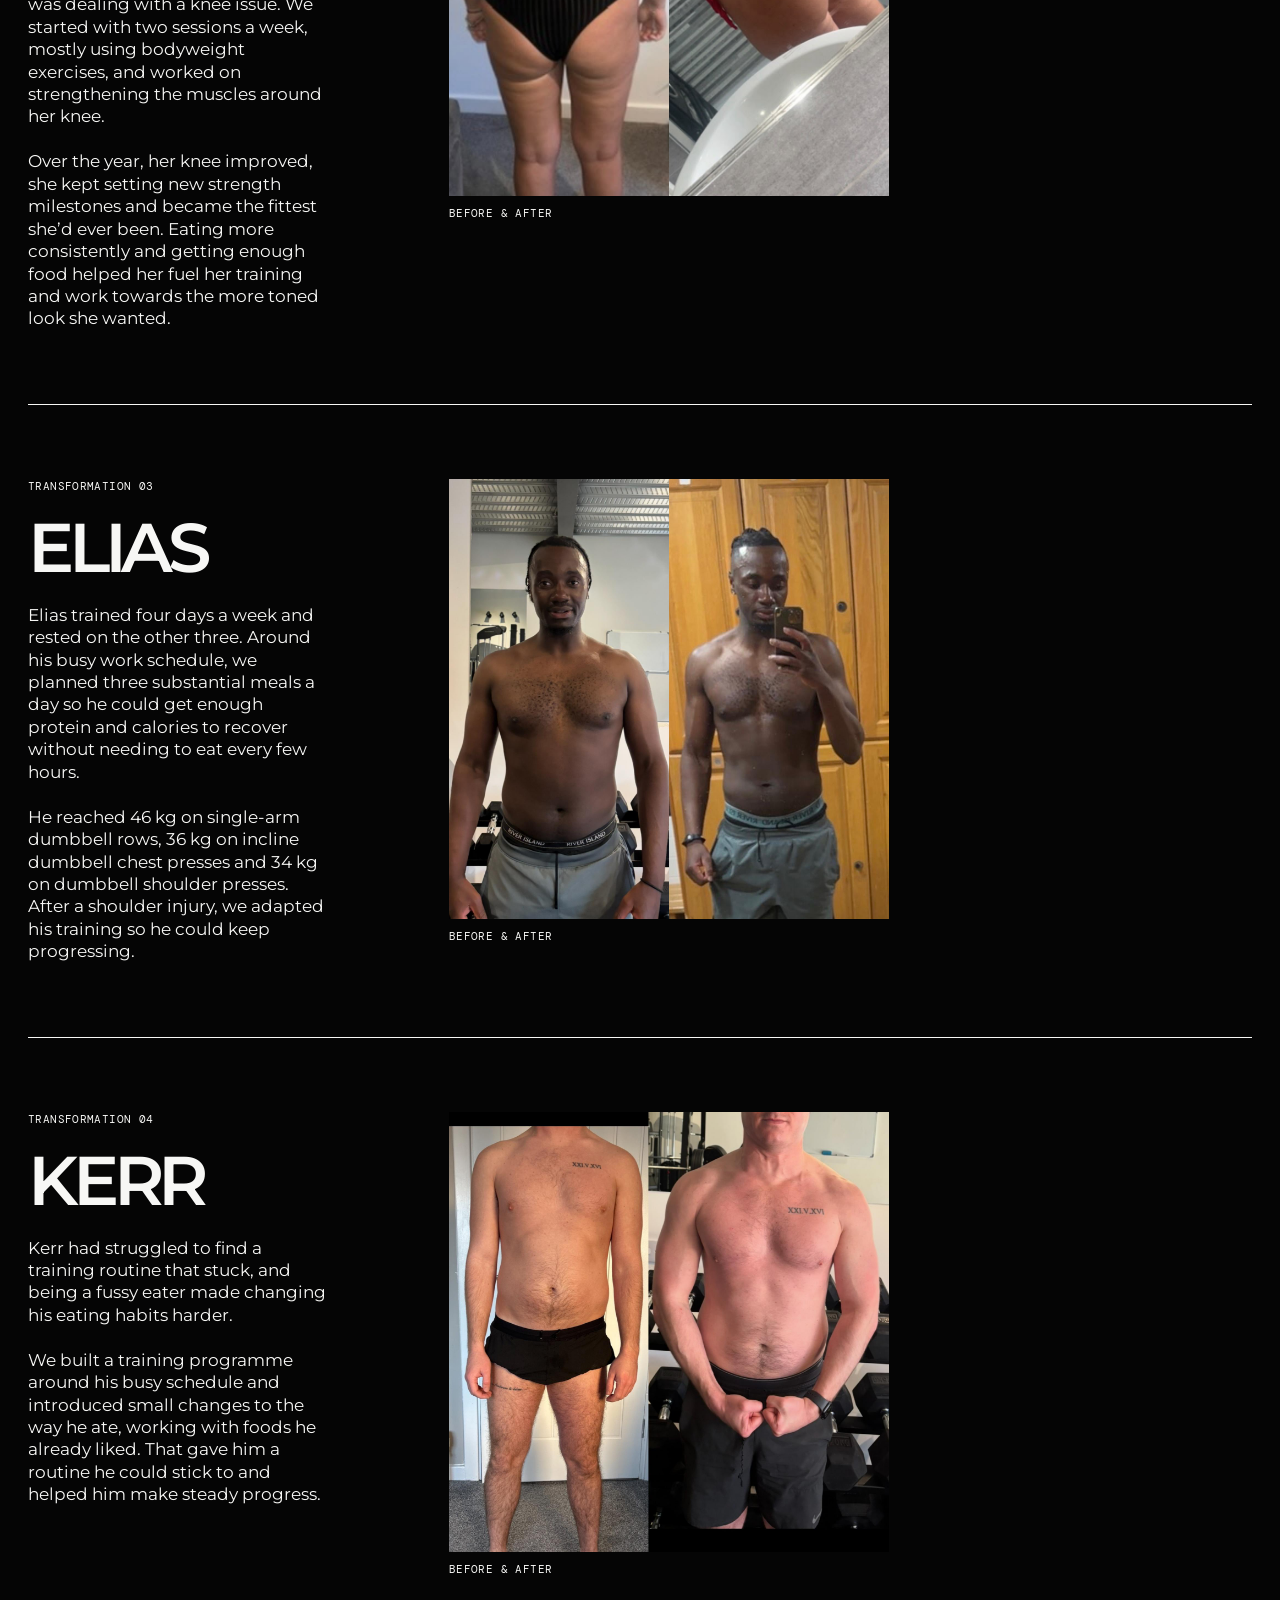
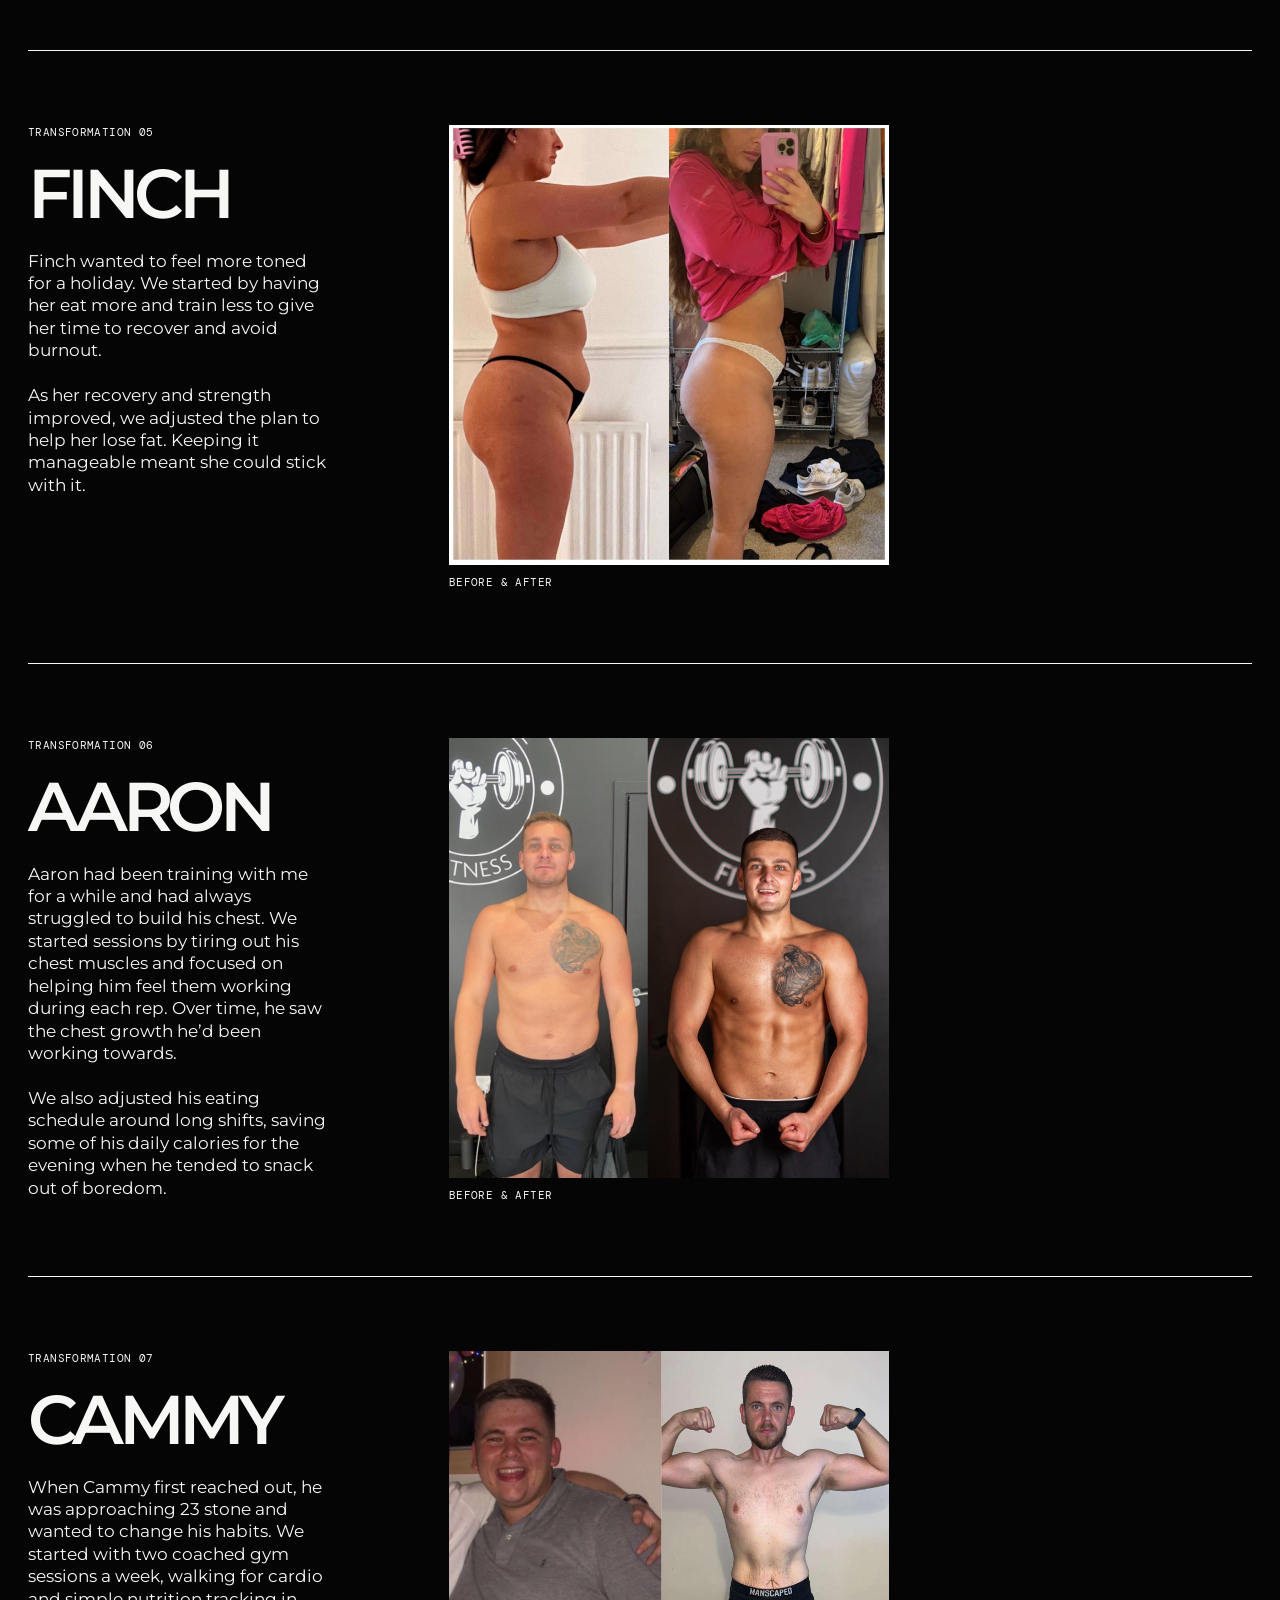
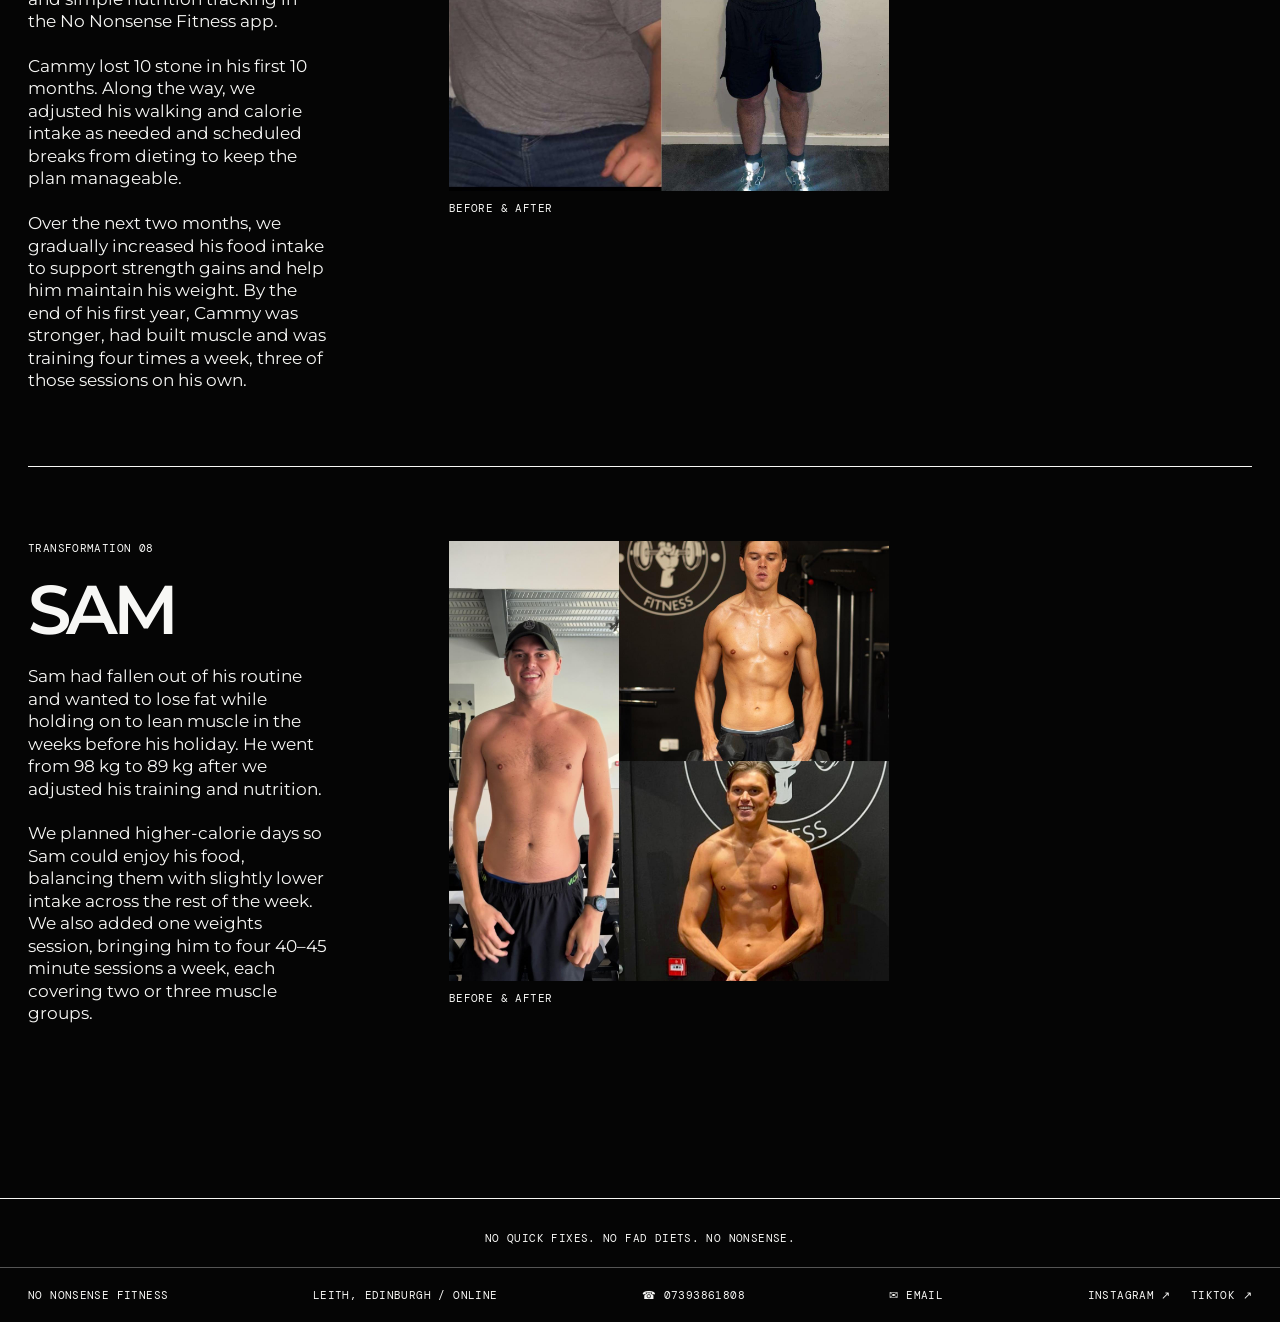
==== commit 0702778f: "Add files via upload  Add eight client transformation stories" ====
--- a/transformations/index.html
+++ b/transformations/index.html
@@ -6,8 +6,17 @@
     <meta name="viewport" content="width=device-width, initial-scale=1.0" />
     <meta name="description" content="Real client transformations from No Nonsense Fitness, online and in Leith, Edinburgh." />
     <title>Transformations | No Nonsense Fitness</title>
-    <link rel="canonical" href="https://doonleith.github.io/no-nonsense-fitness/transformations/" />
+    <link rel="canonical" href="https://nononsensefitness.co.uk/transformations/" />
     <link rel="icon" type="image/jpeg" href="../assets/no-nonsense-fitness-logo.jpeg" />
+    <meta property="og:title" content="Transformations | No Nonsense Fitness" />
+    <meta property="og:description" content="Real client transformations from No Nonsense Fitness, online and in Leith, Edinburgh." />
+    <meta property="og:image" content="https://nononsensefitness.co.uk/assets/no-nonsense-fitness-logo.jpeg" />
+    <meta property="og:type" content="website" />
+    <meta property="og:url" content="https://nononsensefitness.co.uk/transformations/" />
+    <meta name="twitter:card" content="summary" />
+    <meta name="twitter:title" content="Transformations | No Nonsense Fitness" />
+    <meta name="twitter:description" content="Real client transformations from No Nonsense Fitness, online and in Leith, Edinburgh." />
+    <meta name="twitter:image" content="https://nononsensefitness.co.uk/assets/no-nonsense-fitness-logo.jpeg" />
     <link rel="preconnect" href="https://fonts.googleapis.com" />
     <link rel="preconnect" href="https://fonts.gstatic.com" crossorigin />
     <link href="https://fonts.googleapis.com/css2?family=DM+Mono&amp;family=Montserrat:wght@400;500;600&amp;display=swap" rel="stylesheet" />
@@ -34,7 +43,7 @@
           <div class="transformation-copy">
             <p class="overline" data-editable="source" data-path="/transformations/index.html" data-key="transformation-01-label">TRANSFORMATION 01</p>
             <h2 data-editable="source" data-path="/transformations/index.html" data-key="transformation-01-name" data-type="span">Sam</h2>
-            <p data-editable="source" data-path="/transformations/index.html" data-key="transformation-01-description"></p>
+            <p data-editable="source" data-path="/transformations/index.html" data-key="transformation-01-description">Sam had been training with me for a long time. For years, he’d taken an all-or-nothing approach to training and nutrition, which made it hard to keep going consistently.<br /><br />We tailored his training and nutrition around what he could sustain. His progress took time, but he stuck with it and got into the best shape of his life.</p>
           </div>
           <figure class="transformation-collage"><img src="../assets/transformations/client-01.jpeg" alt="Client transformation before and after collage" width="1600" height="1600" loading="lazy" /><figcaption>BEFORE &amp; AFTER</figcaption></figure>
         </article>
@@ -43,7 +52,7 @@
           <div class="transformation-copy">
             <p class="overline" data-editable="source" data-path="/transformations/index.html" data-key="transformation-02-label">TRANSFORMATION 02</p>
             <h2 data-editable="source" data-path="/transformations/index.html" data-key="transformation-02-name" data-type="span">CHLOE</h2>
-            <p data-editable="source" data-path="/transformations/index.html" data-key="transformation-02-description"></p>
+            <p data-editable="source" data-path="/transformations/index.html" data-key="transformation-02-description">Chloe wanted to get fitter and build the strength she needed for her work as a paramedic. She was new to the gym, had an inconsistent eating routine and was dealing with a knee issue. We started with two sessions a week, mostly using bodyweight exercises, and worked on strengthening the muscles around her knee.<br /><br />Over the year, her knee improved, she kept setting new strength milestones and became the fittest she’d ever been. Eating more consistently and getting enough food helped her fuel her training and work towards the more toned look she wanted.</p>
           </div>
           <figure class="transformation-collage"><img src="../assets/transformations/client-07.jpg" alt="Client transformation before and after collage" width="960" height="1079" loading="lazy" /><figcaption>BEFORE &amp; AFTER</figcaption></figure>
         </article>
@@ -52,7 +61,7 @@
           <div class="transformation-copy">
             <p class="overline" data-editable="source" data-path="/transformations/index.html" data-key="transformation-03-label">TRANSFORMATION 03</p>
             <h2 data-editable="source" data-path="/transformations/index.html" data-key="transformation-03-name" data-type="span">ELIAS</h2>
-            <p data-editable="source" data-path="/transformations/index.html" data-key="transformation-03-description"></p>
+            <p data-editable="source" data-path="/transformations/index.html" data-key="transformation-03-description">Elias trained four days a week and rested on the other three. Around his busy work schedule, we planned three substantial meals a day so he could get enough protein and calories to recover without needing to eat every few hours.<br /><br />He reached 46 kg on single-arm dumbbell rows, 36 kg on incline dumbbell chest presses and 34 kg on dumbbell shoulder presses. After a shoulder injury, we adapted his training so he could keep progressing.</p>
           </div>
           <figure class="transformation-collage"><img src="../assets/transformations/client-02.jpeg" alt="Client transformation before and after collage" width="1600" height="1600" loading="lazy" /><figcaption>BEFORE &amp; AFTER</figcaption></figure>
         </article>
@@ -61,7 +70,7 @@
           <div class="transformation-copy">
             <p class="overline" data-editable="source" data-path="/transformations/index.html" data-key="transformation-04-label">TRANSFORMATION 04</p>
             <h2 data-editable="source" data-path="/transformations/index.html" data-key="transformation-04-name" data-type="span">KERR</h2>
-            <p data-editable="source" data-path="/transformations/index.html" data-key="transformation-04-description"></p>
+            <p data-editable="source" data-path="/transformations/index.html" data-key="transformation-04-description">Kerr had struggled to find a training routine that stuck, and being a fussy eater made changing his eating habits harder.<br /><br />We built a training programme around his busy schedule and introduced small changes to the way he ate, working with foods he already liked. That gave him a routine he could stick to and helped him make steady progress.</p>
           </div>
           <figure class="transformation-collage"><img src="../assets/transformations/client-03.jpeg" alt="Client transformation before and after collage" width="1600" height="1600" loading="lazy" /><figcaption>BEFORE &amp; AFTER</figcaption></figure>
         </article>
@@ -70,7 +79,7 @@
           <div class="transformation-copy">
             <p class="overline" data-editable="source" data-path="/transformations/index.html" data-key="transformation-05-label">TRANSFORMATION 05</p>
             <h2 data-editable="source" data-path="/transformations/index.html" data-key="transformation-05-name" data-type="span">FINCH</h2>
-            <p data-editable="source" data-path="/transformations/index.html" data-key="transformation-05-description"></p>
+            <p data-editable="source" data-path="/transformations/index.html" data-key="transformation-05-description">Finch wanted to feel more toned for a holiday. We started by having her eat more and train less to give her time to recover and avoid burnout.<br /><br />As her recovery and strength improved, we adjusted the plan to help her lose fat. Keeping it manageable meant she could stick with it.</p>
           </div>
           <figure class="transformation-collage"><img src="../assets/transformations/client-08.jpg" alt="Client transformation before and after collage" width="1574" height="1574" loading="lazy" /><figcaption>BEFORE &amp; AFTER</figcaption></figure>
         </article>
@@ -79,7 +88,7 @@
           <div class="transformation-copy">
             <p class="overline" data-editable="source" data-path="/transformations/index.html" data-key="transformation-06-label">TRANSFORMATION 06</p>
             <h2 data-editable="source" data-path="/transformations/index.html" data-key="transformation-06-name" data-type="span">AARON</h2>
-            <p data-editable="source" data-path="/transformations/index.html" data-key="transformation-06-description"></p>
+            <p data-editable="source" data-path="/transformations/index.html" data-key="transformation-06-description">Aaron had been training with me for a while and had always struggled to build his chest. We started sessions by tiring out his chest muscles and focused on helping him feel them working during each rep. Over time, he saw the chest growth he’d been working towards.<br /><br />We also adjusted his eating schedule around long shifts, saving some of his daily calories for the evening when he tended to snack out of boredom.</p>
           </div>
           <figure class="transformation-collage"><img src="../assets/transformations/client-04.jpeg" alt="Client transformation before and after collage" width="1600" height="1600" loading="lazy" /><figcaption>BEFORE &amp; AFTER</figcaption></figure>
         </article>
@@ -88,7 +97,7 @@
           <div class="transformation-copy">
             <p class="overline" data-editable="source" data-path="/transformations/index.html" data-key="transformation-07-label">TRANSFORMATION 07</p>
             <h2 data-editable="source" data-path="/transformations/index.html" data-key="transformation-07-name" data-type="span">CAMMY</h2>
-            <p data-editable="source" data-path="/transformations/index.html" data-key="transformation-07-description">.</p>
+            <p data-editable="source" data-path="/transformations/index.html" data-key="transformation-07-description">When Cammy first reached out, he was approaching 23 stone and wanted to change his habits. We started with two coached gym sessions a week, walking for cardio and simple nutrition tracking in the No Nonsense Fitness app.<br /><br />Cammy lost 10 stone in his first 10 months. Along the way, we adjusted his walking and calorie intake as needed and scheduled breaks from dieting to keep the plan manageable.<br /><br />Over the next two months, we gradually increased his food intake to support strength gains and help him maintain his weight. By the end of his first year, Cammy was stronger, had built muscle and was training four times a week, three of those sessions on his own.</p>
           </div>
           <figure class="transformation-collage"><img src="../assets/transformations/client-05.jpeg" alt="Client transformation before and after collage" width="1600" height="1600" loading="lazy" /><figcaption>BEFORE &amp; AFTER</figcaption></figure>
         </article>
@@ -97,7 +106,7 @@
           <div class="transformation-copy">
             <p class="overline" data-editable="source" data-path="/transformations/index.html" data-key="transformation-08-label">TRANSFORMATION 08</p>
             <h2 data-editable="source" data-path="/transformations/index.html" data-key="transformation-08-name" data-type="span">SAM</h2>
-            <p data-editable="source" data-path="/transformations/index.html" data-key="transformation-08-description"></p>
+            <p data-editable="source" data-path="/transformations/index.html" data-key="transformation-08-description">Sam had fallen out of his routine and wanted to lose fat while holding on to lean muscle in the weeks before his holiday. He went from 98 kg to 89 kg after we adjusted his training and nutrition.<br /><br />We planned higher-calorie days so Sam could enjoy his food, balancing them with slightly lower intake across the rest of the week. We also added one weights session, bringing him to four 40–45 minute sessions a week, each covering two or three muscle groups.</p>
           </div>
           <figure class="transformation-collage"><img src="../assets/transformations/client-06.jpeg" alt="Client transformation before and after collage" width="1600" height="1600" loading="lazy" /><figcaption>BEFORE &amp; AFTER</figcaption></figure>
         </article>
